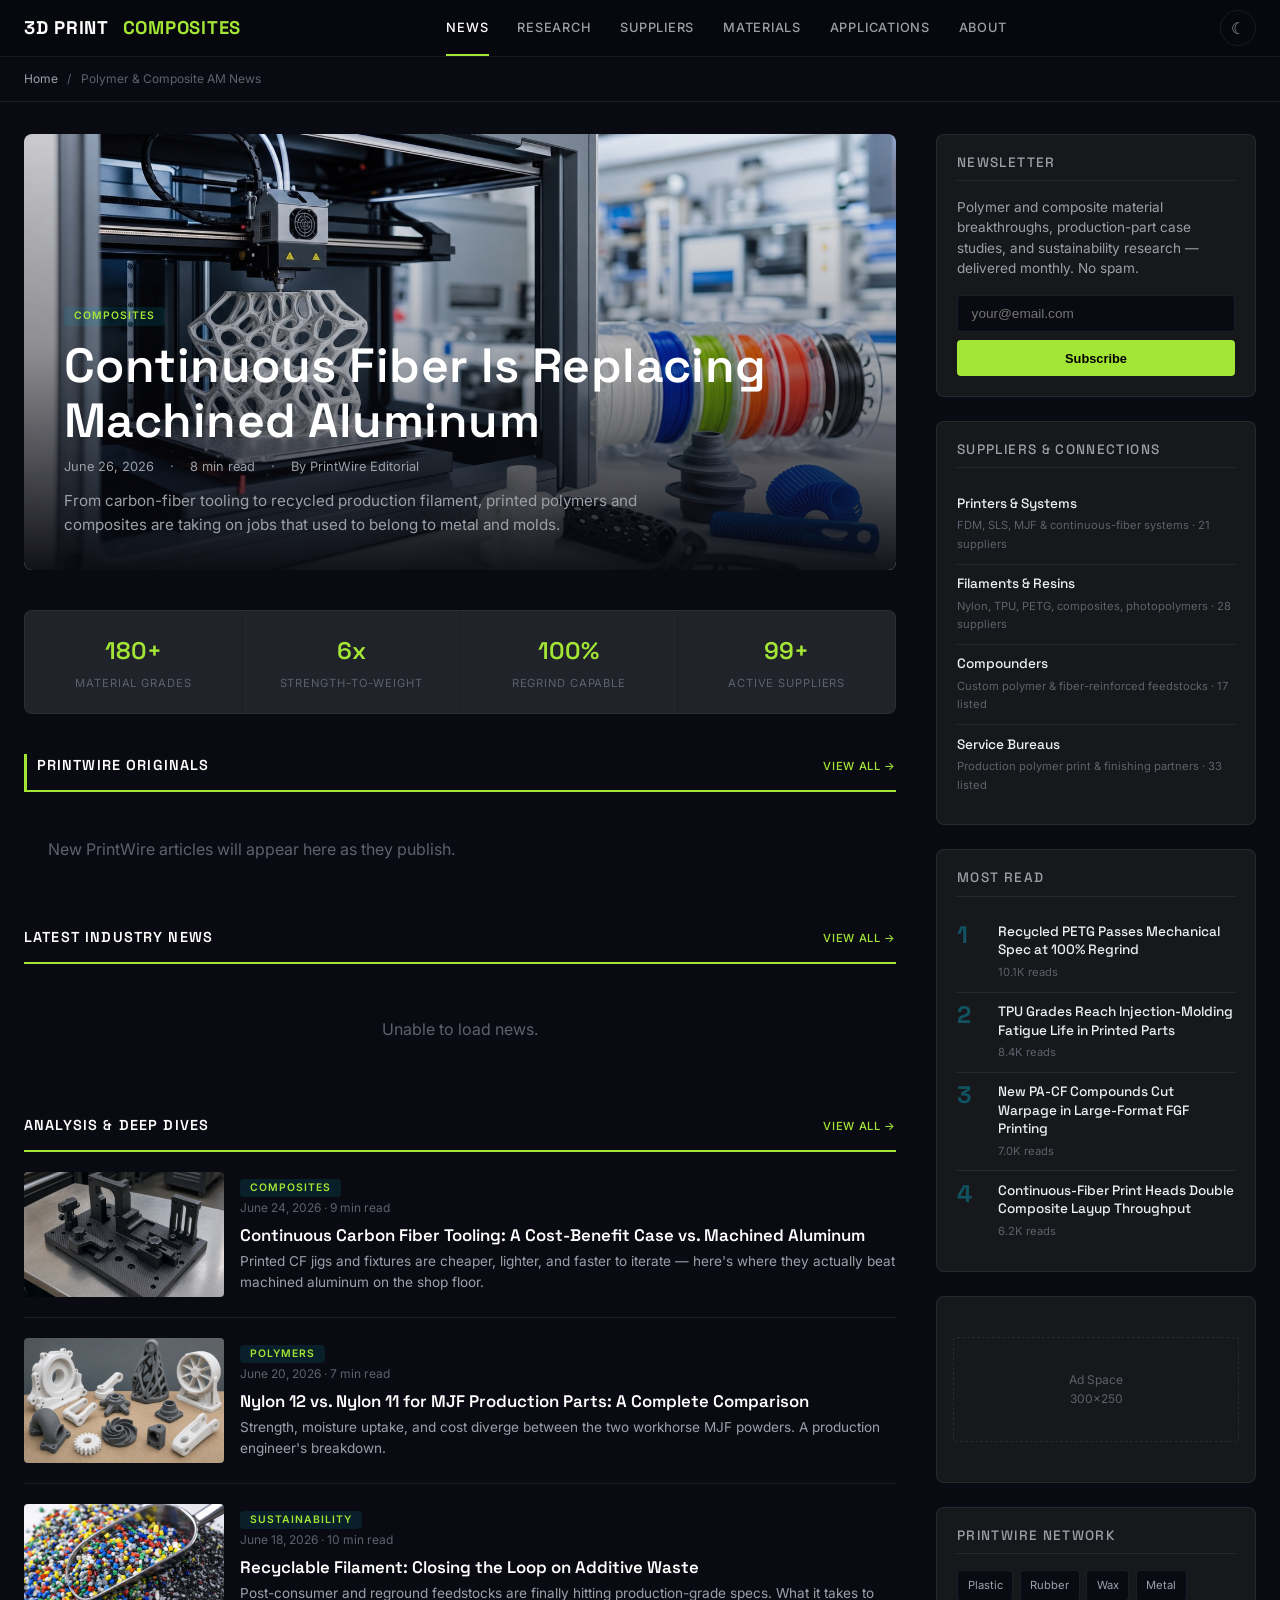
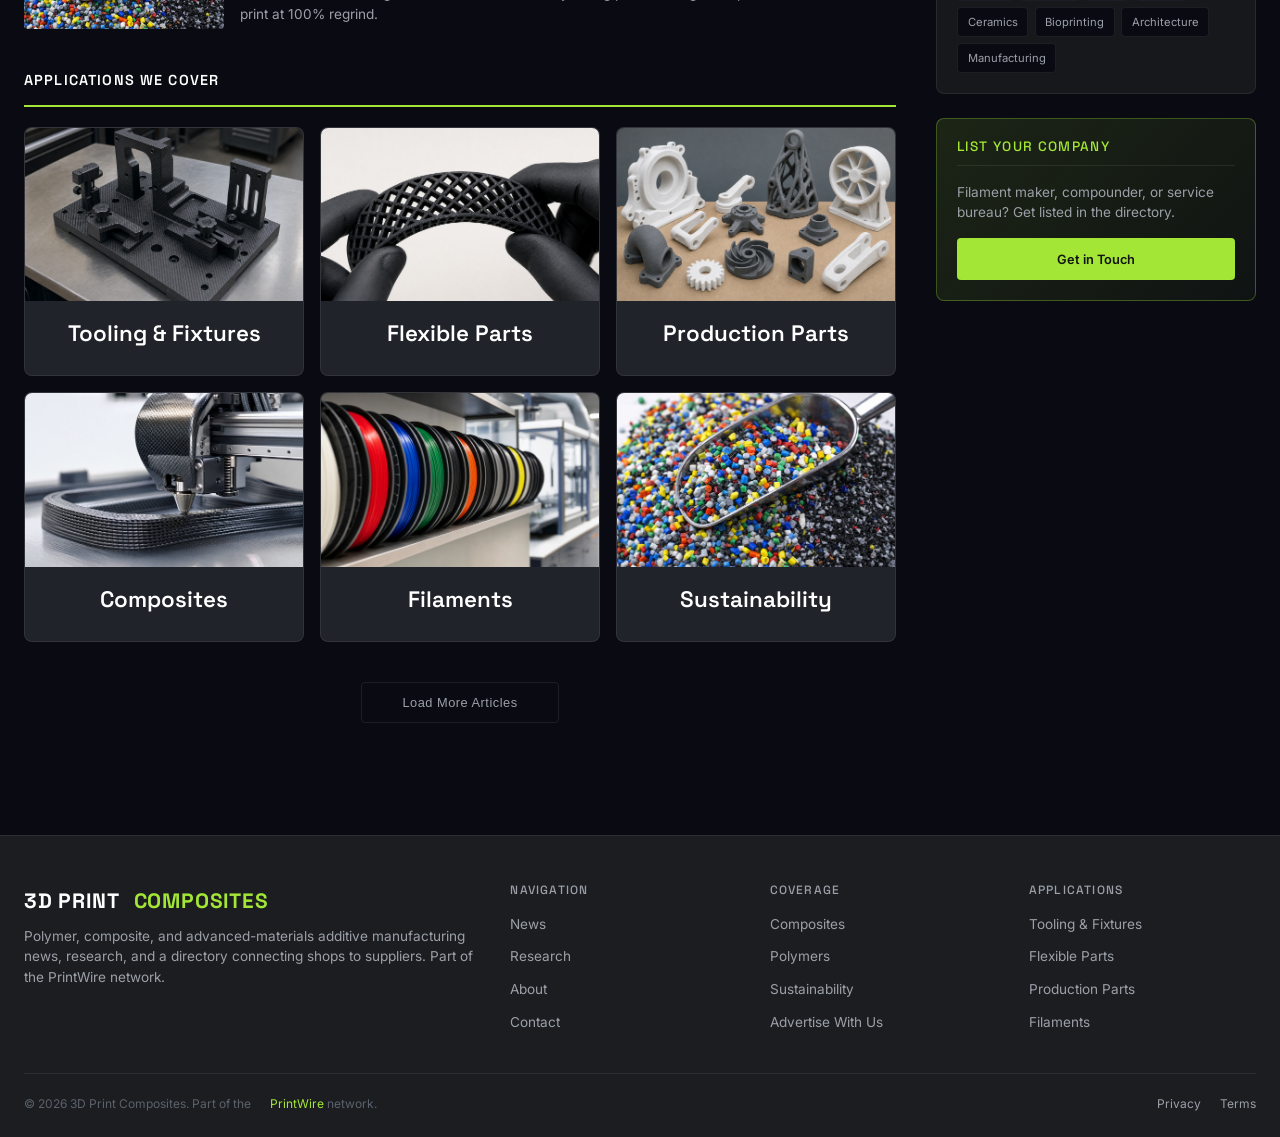
==== static/index.html @ 601d67b2 "Convert to Signal polymer/composites news template (dark default + light toggle, lime, Space Grotesk" ====
<!DOCTYPE html>
<html lang="en">
<head>
  <meta charset="UTF-8">
  <meta name="viewport" content="width=device-width, initial-scale=1.0">
  <meta name="description" content="3D Print Composites: polymer, composite, and advanced-materials additive manufacturing news, research, and a directory connecting shops to suppliers.">
  <title>3D Print Composites — Polymer &amp; Composite AM News &amp; Suppliers</title>
  <link rel="preconnect" href="https://fonts.googleapis.com">
  <link rel="preconnect" href="https://fonts.gstatic.com" crossorigin>
  <link href="https://fonts.googleapis.com/css2?family=Space+Grotesk:wght@500;600;700&family=Inter:wght@400;500;600&display=swap" rel="stylesheet">
  <link rel="stylesheet" href="css/editorial.css">
  <link rel="icon" type="image/svg+xml" href="/favicon.svg">
</head>
<body>

<!-- ── Header ─────────────────────────────────── -->
<header class="ed-header">
  <div class="ed-header-inner">
    <a href="index.html" class="ed-logo">
      3D&nbsp;PRINT&nbsp;<span class="ed-logo-accent">COMPOSITES</span>
    </a>
    <button class="ed-nav-toggle" aria-label="Menu" onclick="document.querySelector('.ed-nav').classList.toggle('open')">&#9776;</button>
    <nav class="ed-nav">
      <a href="index.html" class="active">News</a>
      <a href="/articles/">Research</a>
      <a href="#suppliers">Suppliers</a>
      <a href="#suppliers">Materials</a>
      <a href="#suppliers">Applications</a>
      <a href="about.html">About</a>
    </nav>
    <button class="ed-theme-toggle" id="themeToggle" aria-label="Toggle light/dark mode" title="Toggle light/dark mode">&#9790;</button>
  </div>
</header>

<!-- ── Breadcrumbs ────────────────────────────── -->
<div class="ed-breadcrumbs">
  <a href="index.html">Home</a> <span>/</span> Polymer &amp; Composite AM News
</div>

<!-- ── Main Layout ────────────────────────────── -->
<div class="ed-layout">
  <div class="ed-main">

    <!-- Featured Story -->
    <article class="ed-hero">
      <img src="images/01_hero_polymer.png" alt="Polymer 3D printing with filament and composite parts">
      <div class="ed-hero-overlay"></div>
      <div class="ed-hero-content">
        <span class="ed-badge">Composites</span>
        <h1><a href="#">Continuous Fiber Is Replacing Machined Aluminum</a></h1>
        <div class="ed-hero-meta">
          <span>June 26, 2026</span>
          <span>·</span>
          <span>8 min read</span>
          <span>·</span>
          <span>By PrintWire Editorial</span>
        </div>
        <p class="ed-hero-excerpt">From carbon-fiber tooling to recycled production filament, printed polymers and composites are taking on jobs that used to belong to metal and molds.</p>
      </div>
    </article>

    <!-- Stats Bar -->
    <div class="ed-stats">
      <div class="ed-stat">
        <div class="ed-stat-value">180+</div>
        <div class="ed-stat-label">Material Grades</div>
      </div>
      <div class="ed-stat">
        <div class="ed-stat-value">6x</div>
        <div class="ed-stat-label">Strength-to-Weight</div>
      </div>
      <div class="ed-stat">
        <div class="ed-stat-value">100%</div>
        <div class="ed-stat-label">Regrind Capable</div>
      </div>
      <div class="ed-stat">
        <div class="ed-stat-value">99+</div>
        <div class="ed-stat-label">Active Suppliers</div>
      </div>
    </div>

    <!-- PrintWire Originals — network-wide originals (featured) -->
    <div class="ed-section-label" style="border-left:3px solid var(--accent);padding-left:0.6rem;">
      PrintWire Originals
      <a href="/articles/">View All &rarr;</a>
    </div>
    <div class="ed-card-grid" id="pwOriginals">
      <div style="grid-column:1/-1;text-align:center;padding:2rem;color:var(--text-faint);">Loading PrintWire articles…</div>
    </div>

    <!-- Latest News — PrintWire + industry (RSS) -->
    <div class="ed-section-label">
      Latest Industry News
      <a href="#">View All &rarr;</a>
    </div>
    <div class="ed-card-grid" id="newsGrid">
      <div style="grid-column: 1/-1; text-align:center; padding:2rem; color:var(--text-faint);">Loading latest news…</div>
    </div>

    <!-- Analysis & Deep Dives -->
    <div class="ed-section-label">
      Analysis &amp; Deep Dives
      <a href="#">View All &rarr;</a>
    </div>
    <div class="ed-list">
      <article class="ed-list-item">
        <img src="images/02_cf_tooling.png" alt="Carbon fiber printed tooling">
        <div>
          <span class="ed-badge">Composites</span>
          <div class="ed-card-meta">June 24, 2026 · 9 min read</div>
          <h3><a href="#">Continuous Carbon Fiber Tooling: A Cost-Benefit Case vs. Machined Aluminum</a></h3>
          <p class="ed-card-excerpt">Printed CF jigs and fixtures are cheaper, lighter, and faster to iterate — here's where they actually beat machined aluminum on the shop floor.</p>
        </div>
      </article>
      <article class="ed-list-item">
        <img src="images/03_nylon_parts.png" alt="SLS nylon parts">
        <div>
          <span class="ed-badge">Polymers</span>
          <div class="ed-card-meta">June 20, 2026 · 7 min read</div>
          <h3><a href="#">Nylon 12 vs. Nylon 11 for MJF Production Parts: A Complete Comparison</a></h3>
          <p class="ed-card-excerpt">Strength, moisture uptake, and cost diverge between the two workhorse MJF powders. A production engineer's breakdown.</p>
        </div>
      </article>
      <article class="ed-list-item">
        <img src="images/07_recycled_pellets.png" alt="Recycled feedstock">
        <div>
          <span class="ed-badge">Sustainability</span>
          <div class="ed-card-meta">June 18, 2026 · 10 min read</div>
          <h3><a href="#">Recyclable Filament: Closing the Loop on Additive Waste</a></h3>
          <p class="ed-card-excerpt">Post-consumer and reground feedstocks are finally hitting production-grade specs. What it takes to print at 100% regrind.</p>
        </div>
      </article>
    </div>

    <!-- Applications -->
    <div class="ed-section-label">
      Applications We Cover
    </div>
    <div class="ed-card-grid" style="grid-template-columns: repeat(3, 1fr); gap: 1rem; margin-bottom: 2.5rem;">
      <a href="#" class="ed-card" style="text-align:center;">
        <img class="ed-card-img" src="images/02_cf_tooling.png" alt="Tooling & Fixtures">
        <div class="ed-card-body"><h3>Tooling &amp; Fixtures</h3></div>
      </a>
      <a href="#" class="ed-card" style="text-align:center;">
        <img class="ed-card-img" src="images/04_flexible_tpu.png" alt="Flexible Parts">
        <div class="ed-card-body"><h3>Flexible Parts</h3></div>
      </a>
      <a href="#" class="ed-card" style="text-align:center;">
        <img class="ed-card-img" src="images/03_nylon_parts.png" alt="Production Parts">
        <div class="ed-card-body"><h3>Production Parts</h3></div>
      </a>
      <a href="#" class="ed-card" style="text-align:center;">
        <img class="ed-card-img" src="images/06_composite_layup.png" alt="Composites">
        <div class="ed-card-body"><h3>Composites</h3></div>
      </a>
      <a href="#" class="ed-card" style="text-align:center;">
        <img class="ed-card-img" src="images/05_filament_spools.png" alt="Filaments">
        <div class="ed-card-body"><h3>Filaments</h3></div>
      </a>
      <a href="#" class="ed-card" style="text-align:center;">
        <img class="ed-card-img" src="images/07_recycled_pellets.png" alt="Sustainability">
        <div class="ed-card-body"><h3>Sustainability</h3></div>
      </a>
    </div>

    <!-- Load More -->
    <div class="ed-load-more">
      <button>Load More Articles</button>
    </div>

  </div>

  <!-- ── Sidebar ─────────────────────────────── -->
  <aside class="ed-sidebar">

    <!-- Newsletter -->
    <div class="ed-sidebar-block ed-newsletter">
      <h4>Newsletter</h4>
      <p>Polymer and composite material breakthroughs, production-part case studies, and sustainability research — delivered monthly. No spam.</p>
      <form action="https://api.web3forms.com/submit" method="POST" onsubmit="this.querySelector('button').textContent='Subscribed!';this.querySelector('button').disabled=true;">
        <input type="hidden" name="access_key" value="6f33053b-6d08-414b-9615-665f88c98da8">
        <input type="hidden" name="subject" value="Newsletter Signup — 3dprintcomposites.com">
        <input type="hidden" name="from_name" value="Newsletter Signup">
        <input type="email" name="email" placeholder="your@email.com" required>
        <button type="submit">Subscribe</button>
      </form>
    </div>

    <!-- Suppliers & Connections -->
    <div class="ed-sidebar-block" id="suppliers">
      <h4>Suppliers &amp; Connections</h4>
      <div class="ed-popular-item">
        <div>
          <h3><a href="#">Printers &amp; Systems</a></h3>
          <div class="ed-popular-meta">FDM, SLS, MJF &amp; continuous-fiber systems · 21 suppliers</div>
        </div>
      </div>
      <div class="ed-popular-item">
        <div>
          <h3><a href="#">Filaments &amp; Resins</a></h3>
          <div class="ed-popular-meta">Nylon, TPU, PETG, composites, photopolymers · 28 suppliers</div>
        </div>
      </div>
      <div class="ed-popular-item">
        <div>
          <h3><a href="#">Compounders</a></h3>
          <div class="ed-popular-meta">Custom polymer &amp; fiber-reinforced feedstocks · 17 listed</div>
        </div>
      </div>
      <div class="ed-popular-item">
        <div>
          <h3><a href="#">Service Bureaus</a></h3>
          <div class="ed-popular-meta">Production polymer print &amp; finishing partners · 33 listed</div>
        </div>
      </div>
    </div>

    <!-- Most Read -->
    <div class="ed-sidebar-block">
      <h4>Most Read</h4>
      <div class="ed-popular-item">
        <span class="ed-popular-num">1</span>
        <div>
          <h3><a href="#">Recycled PETG Passes Mechanical Spec at 100% Regrind</a></h3>
          <div class="ed-popular-meta">10.1K reads</div>
        </div>
      </div>
      <div class="ed-popular-item">
        <span class="ed-popular-num">2</span>
        <div>
          <h3><a href="#">TPU Grades Reach Injection-Molding Fatigue Life in Printed Parts</a></h3>
          <div class="ed-popular-meta">8.4K reads</div>
        </div>
      </div>
      <div class="ed-popular-item">
        <span class="ed-popular-num">3</span>
        <div>
          <h3><a href="#">New PA-CF Compounds Cut Warpage in Large-Format FGF Printing</a></h3>
          <div class="ed-popular-meta">7.0K reads</div>
        </div>
      </div>
      <div class="ed-popular-item">
        <span class="ed-popular-num">4</span>
        <div>
          <h3><a href="#">Continuous-Fiber Print Heads Double Composite Layup Throughput</a></h3>
          <div class="ed-popular-meta">6.2K reads</div>
        </div>
      </div>
    </div>

    <!-- Ad Placeholder -->
    <div class="ed-sidebar-block" style="text-align:center; color: var(--text-faint); font-size: 0.75rem; padding: 2.5rem 1rem;">
      <div style="border: 1px dashed var(--border); border-radius: 4px; padding: 2rem 1rem;">
        Ad Space<br>300×250
      </div>
    </div>

    <!-- Network Links -->
    <div class="ed-sidebar-block">
      <h4>PrintWire Network</h4>
      <div class="ed-network-links">
        <a href="https://3dprintplastic.com">Plastic</a>
        <a href="https://3dprintrubber.com">Rubber</a>
        <a href="https://3dprintwax.com">Wax</a>
        <a href="https://dmls3d.com">Metal</a>
        <a href="https://3dprintceramics.com">Ceramics</a>
        <a href="https://3dprinttissue.com">Bioprinting</a>
        <a href="https://3dprintarchitecture.com">Architecture</a>
        <a href="https://sendcutship.com">Manufacturing</a>
      </div>
    </div>

    <!-- Supplier CTA -->
    <div class="ed-sidebar-block" style="background: linear-gradient(135deg, rgba(163,230,53,0.12), rgba(163,230,53,0.04)); border-color: var(--border-accent);">
      <h4 style="color: var(--accent);">List Your Company</h4>
      <p style="font-size: 0.85rem; color: var(--text-dim); margin-bottom: 1rem; line-height: 1.5;">Filament maker, compounder, or service bureau? Get listed in the directory.</p>
      <a href="contact.html" style="display:block;text-align:center;padding:0.65rem;background:var(--accent);border-radius:4px;color:#12140f;font-weight:600;font-size:0.8rem;transition:background 0.25s;" onmouseover="this.style.background='var(--accent-dark)'" onmouseout="this.style.background='var(--accent)'">Get in Touch</a>
    </div>

  </aside>
</div>

<!-- ── Footer ─────────────────────────────────── -->
<footer class="ed-footer">
  <div class="ed-footer-inner">
    <div class="ed-footer-brand">
      <div class="ed-logo" style="font-size:1.3rem; margin-bottom: 0.5rem;">3D&nbsp;PRINT&nbsp;<span class="ed-logo-accent">COMPOSITES</span></div>
      <p>Polymer, composite, and advanced-materials additive manufacturing news, research, and a directory connecting shops to suppliers. Part of the PrintWire network.</p>
    </div>
    <div>
      <h4>Navigation</h4>
      <ul>
        <li><a href="index.html">News</a></li>
        <li><a href="/articles/">Research</a></li>
        <li><a href="about.html">About</a></li>
        <li><a href="contact.html">Contact</a></li>
      </ul>
    </div>
    <div>
      <h4>Coverage</h4>
      <ul>
        <li><a href="#">Composites</a></li>
        <li><a href="#">Polymers</a></li>
        <li><a href="#">Sustainability</a></li>
        <li><a href="advertise.html">Advertise With Us</a></li>
      </ul>
    </div>
    <div>
      <h4>Applications</h4>
      <ul>
        <li><a href="#">Tooling &amp; Fixtures</a></li>
        <li><a href="#">Flexible Parts</a></li>
        <li><a href="#">Production Parts</a></li>
        <li><a href="#">Filaments</a></li>
      </ul>
    </div>
  </div>
  <div class="ed-footer-bottom">
    <span>&copy; 2026 3D Print Composites. Part of the <a href="https://3dprint.space" style="color:var(--accent);">PrintWire</a> network.</span>
    <span>
      <a href="#">Privacy</a>
      <a href="#">Terms</a>
    </span>
  </div>
</footer>

<script>
// ── Mobile nav toggle ──
document.querySelector('.ed-nav-toggle')?.addEventListener('click', () => {
  document.querySelector('.ed-nav').classList.toggle('open');
});

// ── Theme toggle (light/dark) — dark default ──
(function() {
  const btn = document.getElementById('themeToggle');
  const root = document.documentElement;
  function setTheme(theme) {
    root.setAttribute('data-theme', theme);
    localStorage.setItem('ed-theme', theme);
    btn.innerHTML = theme === 'dark' ? '&#9790;' : '&#9728;';
    btn.title = theme === 'dark' ? 'Switch to light mode' : 'Switch to dark mode';
  }
  const saved = localStorage.getItem('ed-theme');
  setTheme(saved || 'dark');
  btn.addEventListener('click', () => {
    const current = root.getAttribute('data-theme') || 'dark';
    setTheme(current === 'dark' ? 'light' : 'dark');
  });
})();

// ── News Feed: network-wide PrintWire Originals + industry RSS ──
(function() {
  var grid = document.getElementById('newsGrid');
  var orig = document.getElementById('pwOriginals');

  var feeds = [
    { url: 'https://news.google.com/rss/search?q=composite+3D+printing+carbon+fiber&hl=en-US&gl=US&ceid=US:en', name: 'Google News' },
    { url: 'https://news.google.com/rss/search?q=polymer+3D+printing+nylon+TPU+filament&hl=en-US&gl=US&ceid=US:en', name: 'Google News' },
    { url: 'https://news.google.com/rss/search?q=recycled+filament+sustainable+additive+manufacturing&hl=en-US&gl=US&ceid=US:en', name: 'Google News' },
    { url: 'https://3dprintingindustry.com/feed/', name: '3DPI' }
  ];

  var api = 'https://api.rss2json.com/v1/api.json?rss_url=';
  var rss = [];
  var localArts = [];
  var loaded = 0;
  var total = feeds.length;
  var fallbackImgs = [
    'images/01_hero_polymer.png','images/02_cf_tooling.png','images/03_nylon_parts.png',
    'images/04_flexible_tpu.png','images/05_filament_spools.png','images/06_composite_layup.png',
    'images/07_recycled_pellets.png','images/08_extruder_macro.png'
  ];

  function stripHtml(html) {
    var d = document.createElement('div'); d.innerHTML = html;
    return d.textContent || '';
  }
  function esc(s) {
    var d = document.createElement('div'); d.appendChild(document.createTextNode(s));
    return d.innerHTML;
  }
  function card(a, i) {
    var img = a.img || fallbackImgs[i % fallbackImgs.length];
    var fb = fallbackImgs[(i+1) % fallbackImgs.length];
    var open = a.local
      ? 'onclick="location.href=\'' + esc(a.link) + '\'"'
      : 'onclick="window.open(\'' + esc(a.link) + '\',\'_blank\',\'noopener\')"';
    var linkAttrs = a.local ? 'href="' + esc(a.link) + '"'
      : 'href="' + esc(a.link) + '" target="_blank" rel="noopener"';
    var badge = a.local
      ? '<span class="ed-badge" style="background:var(--accent);color:#12140f;">' + esc(a.source) + '</span>'
      : '<span class="ed-badge">' + esc(a.source) + '</span>';
    return '<article class="ed-card" style="cursor:pointer" ' + open + '>' +
      '<img class="ed-card-img" src="' + esc(img) + '" alt="" loading="lazy" onerror="this.onerror=null;this.src=\'' + fb + '\'">' +
      '<div class="ed-card-body">' + badge +
        '<div class="ed-card-meta">' + esc(a.dateStr || '') + '</div>' +
        '<h3><a ' + linkAttrs + ' onclick="event.stopPropagation()">' + esc(a.title) + '</a></h3>' +
        '<p class="ed-card-excerpt">' + esc(a.desc) + '</p>' +
      '</div></article>';
  }

  var localReady = fetch('network.json', { cache: 'no-store' })
    .then(function(r){ return r.ok ? r.json() : []; })
    .then(function(items){
      (items || []).forEach(function(it, i){
        localArts.push({ title: it.title, link: it.url, desc: it.summary || '',
          date: it.iso, dateStr: it.date, source: (it.origin || 'PrintWire'), local: true,
          img: it.img || fallbackImgs[i % fallbackImgs.length] });
      });
      if (orig) {
        orig.innerHTML = localArts.length
          ? localArts.slice(0, 6).map(card).join('')
          : '<div style="grid-column:1/-1;padding:1.5rem;color:var(--text-faint);">New PrintWire articles will appear here as they publish.</div>';
      }
    })
    .catch(function(){ if (orig) orig.innerHTML = ''; });

  var timeout = setTimeout(finish, 8000);
  feeds.forEach(function(feed) {
    fetch(api + encodeURIComponent(feed.url))
      .then(function(r){ return r.json(); })
      .then(function(data){
        if (data.status === 'ok' && data.items) {
          data.items.forEach(function(item){
            rss.push({ title: item.title, link: item.link,
              desc: stripHtml(item.description).substring(0,140) + '…',
              date: item.pubDate, source: feed.name, local: false,
              img: item.thumbnail || (item.enclosure && item.enclosure.link) || '' });
          });
        }
      })
      .catch(function(){})
      .then(function(){ loaded++; if (loaded === total) { clearTimeout(timeout); finish(); } });
  });

  var done = false;
  function finish(){ if (done) return; done = true; localReady.then(render); }
  function render(){
    if (!grid) return;
    var merged = localArts.concat(rss);
    merged.forEach(function(a){ if (!a.dateStr && a.date) a.dateStr = new Date(a.date).toLocaleDateString('en-US',{year:'numeric',month:'short',day:'numeric'}); });
    merged.sort(function(a,b){ return new Date(b.date) - new Date(a.date); });
    var top = merged.slice(0, 8);
    grid.innerHTML = top.length
      ? top.map(card).join('')
      : '<div style="grid-column:1/-1;text-align:center;padding:2rem;color:var(--text-faint);">Unable to load news.</div>';
  }
})();
</script>
</body>
</html>
---- static/css/editorial.css ----
/* ============================================
   3dprintmetal.com — Editorial Layout
   Inspired by 3dnatives.com, modernized
   ============================================ */

/* ── Shared Tokens ───────────────────────────── */
:root {
  --accent: #00a8cc;
  --accent-dark: #008fad;
  --accent-dim: rgba(0,168,204,0.12);
  --red: #e53e3e;
  --radius: 8px;
  --radius-sm: 4px;
  --font-display: 'Oswald', sans-serif;
  --font-body: 'Inter', sans-serif;
  --transition: 0.25s cubic-bezier(0.4,0,0.2,1);
}

/* ── Dark Mode (default) ─────────────────────── */
:root, [data-theme="dark"] {
  --bg: #08090f;
  --bg-surface: #0e1019;
  --bg-card: #141620;
  --bg-card-hover: #1a1d2e;
  --bg-sidebar: #0f1118;
  --text: #e2e4e8;
  --text-dim: #8a8f9d;
  --text-faint: #555a68;
  --heading: #ffffff;
  --border: rgba(255,255,255,0.06);
  --border-accent: rgba(0,168,204,0.2);
  --shadow: 0 1px 3px rgba(0,0,0,0.4);
  --shadow-hover: 0 8px 24px rgba(0,0,0,0.5);
  --header-bg: rgba(8,9,15,0.92);
  --badge-bg: rgba(0,168,204,0.12);
  --input-bg: #0a0b12;
}

/* ── Light Mode ──────────────────────────────── */
[data-theme="light"] {
  --accent: #0077a8;
  --accent-dark: #005f85;
  --accent-dim: rgba(0,119,168,0.08);
  --bg: #f5f6f8;
  --bg-surface: #ffffff;
  --bg-card: #ffffff;
  --bg-card-hover: #f0f1f3;
  --bg-sidebar: #fafbfc;
  --text: #2d3748;
  --text-dim: #5a6577;
  --text-faint: #8e96a4;
  --heading: #1a202c;
  --border: rgba(0,0,0,0.08);
  --border-accent: rgba(0,119,168,0.2);
  --shadow: 0 1px 3px rgba(0,0,0,0.06);
  --shadow-hover: 0 8px 24px rgba(0,0,0,0.1);
  --header-bg: rgba(255,255,255,0.95);
  --badge-bg: rgba(0,119,168,0.08);
  --input-bg: #f0f1f3;
}

/* System preference when no manual choice */
@media (prefers-color-scheme: light) {
  :root:not([data-theme]) {
    --accent: #0077a8;
    --accent-dark: #005f85;
    --accent-dim: rgba(0,119,168,0.08);
    --bg: #f5f6f8;
    --bg-surface: #ffffff;
    --bg-card: #ffffff;
    --bg-card-hover: #f0f1f3;
    --bg-sidebar: #fafbfc;
    --text: #2d3748;
    --text-dim: #5a6577;
    --text-faint: #8e96a4;
    --heading: #1a202c;
    --border: rgba(0,0,0,0.08);
    --border-accent: rgba(0,119,168,0.2);
    --shadow: 0 1px 3px rgba(0,0,0,0.06);
    --shadow-hover: 0 8px 24px rgba(0,0,0,0.1);
    --header-bg: rgba(255,255,255,0.95);
    --badge-bg: rgba(0,119,168,0.08);
    --input-bg: #f0f1f3;
  }
}

/* ── Reset ───────────────────────────────────── */
*,*::before,*::after { margin:0;padding:0;box-sizing:border-box; }
html { scroll-behavior:smooth; font-size:16px; }
body {
  font-family: var(--font-body);
  color: var(--text);
  background: var(--input-bg);
  line-height: 1.65;
  -webkit-font-smoothing: antialiased;
  overflow-x: hidden;
}
a { color: inherit; text-decoration: none; }
img { max-width: 100%; display: block; }

/* ── Typography ──────────────────────────────── */
h1,h2,h3,h4 { font-family: var(--font-display); font-weight: 600; line-height: 1.15; color: var(--heading); }
h1 { font-size: clamp(2rem, 5vw, 3rem); letter-spacing: 0.01em; }
h2 { font-size: clamp(1.5rem, 3.5vw, 2.2rem); }
h3 { font-size: clamp(1.1rem, 2vw, 1.4rem); }
h4 { font-size: 0.85rem; text-transform: uppercase; letter-spacing: 0.1em; color: var(--text-dim); font-weight: 500; }

/* ── Header ──────────────────────────────────── */
.ed-header {
  position: sticky; top: 0; z-index: 100;
  background: var(--header-bg);
  backdrop-filter: blur(16px);
  border-bottom: 1px solid var(--border);
}
.ed-header-inner {
  max-width: 1280px;
  margin: 0 auto;
  display: flex;
  align-items: center;
  justify-content: space-between;
  padding: 0 1.5rem;
  height: 56px;
}
.ed-logo {
  font-family: var(--font-display);
  font-size: 1.15rem;
  font-weight: 700;
  color: var(--heading);
  letter-spacing: 0.04em;
  display: flex; align-items: center; gap: 0.5rem;
}
.ed-logo-accent { color: var(--accent); }
.ed-nav { display: flex; gap: 0; align-items: center; }
.ed-nav a {
  padding: 0 0.9rem;
  font-size: 0.8rem;
  font-weight: 500;
  color: var(--text-dim);
  text-transform: uppercase;
  letter-spacing: 0.06em;
  transition: color var(--transition);
  line-height: 56px;
  position: relative;
}
.ed-nav a:hover, .ed-nav a.active { color: var(--heading); }
.ed-nav a.active::after {
  content: ''; position: absolute; bottom: 0; left: 0.9rem; right: 0.9rem;
  height: 2px; background: var(--accent);
}
.ed-nav-toggle {
  display: none; background: none; border: none; color: var(--text);
  font-size: 1.5rem; cursor: pointer; padding: 0.5rem;
}

/* Theme toggle */
.ed-theme-toggle {
  background: none; border: 1px solid var(--border);
  color: var(--text-dim); cursor: pointer;
  width: 36px; height: 36px;
  border-radius: 50%;
  display: flex; align-items: center; justify-content: center;
  font-size: 1rem;
  transition: all var(--transition);
  margin-left: 0.5rem;
  flex-shrink: 0;
}
.ed-theme-toggle:hover { border-color: var(--accent); color: var(--accent); }

/* ── Breadcrumbs ─────────────────────────────── */
.ed-breadcrumbs {
  max-width: 1280px; margin: 0 auto;
  padding: 0.75rem 1.5rem;
  font-size: 0.75rem;
  color: var(--text-faint);
  border-bottom: 1px solid var(--border);
}
.ed-breadcrumbs a { color: var(--text-dim); transition: color var(--transition); }
.ed-breadcrumbs a:hover { color: var(--accent); }
.ed-breadcrumbs span { margin: 0 0.4rem; }

/* ── Layout ──────────────────────────────────── */
.ed-layout {
  max-width: 1280px;
  margin: 0 auto;
  display: grid;
  grid-template-columns: 1fr 320px;
  gap: 2.5rem;
  padding: 2rem 1.5rem;
  align-items: start;
}
.ed-main { min-width: 0; }
.ed-sidebar { position: sticky; top: 72px; }

/* ── Hero / Featured Story ───────────────────── */
.ed-hero {
  margin-bottom: 2.5rem;
  position: relative;
  border-radius: var(--radius);
  overflow: hidden;
  background: var(--bg-card);
}
.ed-hero img {
  width: 100%;
  aspect-ratio: 16/8;
  object-fit: cover;
  display: block;
}
.ed-hero-overlay {
  position: absolute; inset: 0;
  background: linear-gradient(0deg, rgba(8,9,15,0.95) 0%, rgba(8,9,15,0.3) 50%, transparent 100%);
}
[data-theme="light"] .ed-hero-overlay {
  background: linear-gradient(0deg, rgba(245,246,248,0.97) 0%, rgba(245,246,248,0.4) 50%, transparent 100%);
}
.ed-hero-content {
  position: absolute;
  bottom: 0; left: 0; right: 0;
  padding: 2rem 2.5rem;
}
.ed-hero .ed-badge { margin-bottom: 0.75rem; }
.ed-hero h1 { margin-bottom: 0.5rem; }
.ed-hero h1 a { color: var(--heading); transition: color var(--transition); }
.ed-hero h1 a:hover { color: var(--accent); }
.ed-hero-meta {
  font-size: 0.8rem;
  color: var(--text-dim);
  display: flex; gap: 1rem; align-items: center;
}
.ed-hero-excerpt {
  margin-top: 0.75rem;
  font-size: 0.95rem;
  color: var(--text-dim);
  line-height: 1.6;
  max-width: 600px;
}

/* ── Badge / Tag ─────────────────────────────── */
.ed-badge {
  display: inline-block;
  font-size: 0.65rem;
  font-weight: 600;
  text-transform: uppercase;
  letter-spacing: 0.1em;
  padding: 0.25rem 0.6rem;
  border-radius: var(--radius-sm);
  background: var(--badge-bg);
  color: var(--accent);
  line-height: 1;
}
.ed-badge.red { background: rgba(255,68,68,0.12); color: var(--red); }

/* ── Section Label ───────────────────────────── */
.ed-section-label {
  font-family: var(--font-display);
  font-size: 0.9rem;
  font-weight: 600;
  text-transform: uppercase;
  letter-spacing: 0.08em;
  color: var(--heading);
  margin-bottom: 1.25rem;
  padding-bottom: 0.75rem;
  border-bottom: 2px solid var(--accent);
  display: flex;
  align-items: center;
  justify-content: space-between;
}
.ed-section-label a {
  font-family: var(--font-body);
  font-size: 0.7rem;
  font-weight: 500;
  color: var(--accent);
  text-transform: uppercase;
  letter-spacing: 0.06em;
}

/* ── Article Cards ───────────────────────────── */
.ed-card-grid {
  display: grid;
  grid-template-columns: repeat(2, 1fr);
  gap: 1.5rem;
  margin-bottom: 2.5rem;
}
.ed-card {
  background: var(--bg-card);
  border-radius: var(--radius);
  overflow: hidden;
  border: 1px solid var(--border);
  transition: transform var(--transition), box-shadow var(--transition), border-color var(--transition);
}
.ed-card:hover {
  transform: translateY(-2px);
  box-shadow: var(--shadow-hover);
  border-color: var(--border-accent);
}
.ed-card-img {
  aspect-ratio: 16/10;
  object-fit: cover;
  width: 100%;
}
.ed-card-body { padding: 1.25rem; }
.ed-card-body .ed-badge { margin-bottom: 0.65rem; }
.ed-card-body h3 { margin-bottom: 0.5rem; }
.ed-card-body h3 a { color: var(--heading); transition: color var(--transition); }
.ed-card-body h3 a:hover { color: var(--accent); }
.ed-card-meta {
  font-size: 0.75rem;
  color: var(--text-faint);
  margin-bottom: 0.5rem;
}
.ed-card-excerpt {
  font-size: 0.85rem;
  color: var(--text-dim);
  line-height: 1.55;
  display: -webkit-box;
  -webkit-line-clamp: 3;
  -webkit-box-orient: vertical;
  overflow: hidden;
}

/* ── Article List (compact) ──────────────────── */
.ed-list { display: flex; flex-direction: column; gap: 1.25rem; margin-bottom: 2.5rem; }
.ed-list-item {
  display: grid;
  grid-template-columns: 200px 1fr;
  gap: 1rem;
  padding-bottom: 1.25rem;
  border-bottom: 1px solid var(--border);
  align-items: start;
}
.ed-list-item:last-child { border-bottom: none; padding-bottom: 0; }
.ed-list-item img {
  aspect-ratio: 16/10;
  object-fit: cover;
  border-radius: var(--radius-sm);
  width: 100%;
}
.ed-list-item h3 { font-size: 1.05rem; margin-bottom: 0.35rem; }
.ed-list-item h3 a { color: var(--heading); transition: color var(--transition); }
.ed-list-item h3 a:hover { color: var(--accent); }

/* ── Sidebar ─────────────────────────────────── */
.ed-sidebar-block {
  background: var(--bg-sidebar);
  border: 1px solid var(--border);
  border-radius: var(--radius);
  padding: 1.25rem;
  margin-bottom: 1.5rem;
}
.ed-sidebar-block h4 {
  margin-bottom: 1rem;
  padding-bottom: 0.6rem;
  border-bottom: 1px solid var(--border);
}

/* Newsletter widget */
.ed-newsletter p { font-size: 0.85rem; color: var(--text-dim); margin-bottom: 1rem; line-height: 1.5; }
.ed-newsletter input[type="email"] {
  width: 100%;
  padding: 0.65rem 0.85rem;
  background: var(--input-bg);
  border: 1px solid var(--border);
  border-radius: var(--radius-sm);
  color: var(--text);
  font-size: 0.85rem;
  margin-bottom: 0.5rem;
  transition: border-color var(--transition);
}
.ed-newsletter input[type="email"]:focus { outline: none; border-color: var(--accent); }
.ed-newsletter button {
  width: 100%;
  padding: 0.65rem;
  background: var(--accent);
  border: none;
  border-radius: var(--radius-sm);
  color: #000;
  font-weight: 600;
  font-size: 0.8rem;
  cursor: pointer;
  transition: background var(--transition);
}
.ed-newsletter button:hover { background: var(--accent-dark); }

/* Popular posts widget */
.ed-popular-item {
  display: flex;
  gap: 0.75rem;
  padding: 0.65rem 0;
  border-bottom: 1px solid var(--border);
  align-items: start;
}
.ed-popular-item:last-child { border-bottom: none; }
.ed-popular-num {
  font-family: var(--font-display);
  font-size: 1.5rem;
  font-weight: 700;
  color: var(--accent-dim);
  line-height: 1;
  min-width: 1.8rem;
  color: rgba(0,217,255,0.3);
}
.ed-popular-item h3 { font-size: 0.85rem; font-weight: 500; line-height: 1.35; }
.ed-popular-item h3 a { color: var(--text); }
.ed-popular-item h3 a:hover { color: var(--accent); }
.ed-popular-meta { font-size: 0.7rem; color: var(--text-faint); margin-top: 0.2rem; }

/* Network links widget */
.ed-network-links { display: flex; flex-wrap: wrap; gap: 0.4rem; }
.ed-network-links a {
  font-size: 0.7rem;
  padding: 0.3rem 0.6rem;
  background: var(--input-bg);
  border: 1px solid var(--border);
  border-radius: var(--radius-sm);
  color: var(--text-dim);
  transition: all var(--transition);
}
.ed-network-links a:hover { border-color: var(--accent); color: var(--accent); }

/* ── Load More ───────────────────────────────── */
.ed-load-more {
  text-align: center;
  margin: 2rem 0;
}
.ed-load-more button {
  padding: 0.75rem 2.5rem;
  background: transparent;
  border: 1px solid var(--border);
  border-radius: var(--radius-sm);
  color: var(--text-dim);
  font-size: 0.8rem;
  font-weight: 500;
  cursor: pointer;
  letter-spacing: 0.04em;
  transition: all var(--transition);
}
.ed-load-more button:hover {
  border-color: var(--accent);
  color: var(--accent);
}

/* ── Stats Bar ───────────────────────────────── */
.ed-stats {
  display: grid;
  grid-template-columns: repeat(4, 1fr);
  gap: 1px;
  background: var(--border);
  border: 1px solid var(--border);
  border-radius: var(--radius);
  overflow: hidden;
  margin-bottom: 2.5rem;
}
.ed-stat {
  background: var(--bg-card);
  padding: 1.25rem;
  text-align: center;
}
.ed-stat-value {
  font-family: var(--font-display);
  font-size: 1.5rem;
  font-weight: 600;
  color: var(--accent);
}
.ed-stat-label {
  font-size: 0.7rem;
  text-transform: uppercase;
  letter-spacing: 0.08em;
  color: var(--text-faint);
  margin-top: 0.25rem;
}

/* ── Page Hero (inner pages) ─────────────────── */
.ed-page-hero {
  position: relative;
  border-radius: var(--radius);
  overflow: hidden;
  margin-bottom: 2.5rem;
  background: var(--bg-card);
}
.ed-page-hero img {
  width: 100%; aspect-ratio: 16/6; object-fit: cover;
}
.ed-page-hero-overlay {
  position: absolute; inset: 0;
  background: linear-gradient(0deg, rgba(8,9,15,0.9) 0%, rgba(8,9,15,0.4) 60%, transparent 100%);
}
[data-theme="light"] .ed-page-hero-overlay {
  background: linear-gradient(0deg, rgba(245,246,248,0.95) 0%, rgba(245,246,248,0.5) 60%, transparent 100%);
}
.ed-page-hero-content {
  position: absolute; bottom: 0; left: 0; right: 0;
  padding: 2rem 2.5rem;
}
.ed-page-hero h1 { margin-bottom: 0.5rem; }
.ed-page-hero p { color: var(--text-dim); font-size: 1rem; max-width: 600px; }

/* ── Content Sections ────────────────────────── */
.ed-content { max-width: 1280px; margin: 0 auto; padding: 0 1.5rem; }
.ed-content-narrow { max-width: 860px; margin: 0 auto; padding: 0 1.5rem; }
.ed-section { margin-bottom: 3rem; }
.ed-section p { color: var(--text-dim); line-height: 1.75; margin-bottom: 1rem; font-size: 0.95rem; }
.ed-section p:last-child { margin-bottom: 0; }

/* Two-column content block */
.ed-two-col {
  display: grid;
  grid-template-columns: 1fr 1fr;
  gap: 2.5rem;
  align-items: start;
  margin-bottom: 2.5rem;
}
.ed-two-col img { border-radius: var(--radius); width: 100%; }

/* Content cards (mission, values, etc.) */
.ed-content-card {
  background: var(--bg-card);
  border: 1px solid var(--border);
  border-radius: var(--radius);
  padding: 1.75rem;
  transition: border-color var(--transition);
}
.ed-content-card:hover { border-color: var(--border-accent); }
.ed-content-card h3 { margin-bottom: 0.75rem; font-size: 1.15rem; }
.ed-content-card p { margin-bottom: 0; }
.ed-content-card .ed-icon {
  font-size: 1.5rem; margin-bottom: 0.75rem; display: block;
}
.ed-grid-2 { display: grid; grid-template-columns: 1fr 1fr; gap: 1.5rem; margin-bottom: 2.5rem; }
.ed-grid-3 { display: grid; grid-template-columns: repeat(3, 1fr); gap: 1.5rem; margin-bottom: 2.5rem; }
.ed-grid-4 { display: grid; grid-template-columns: repeat(4, 1fr); gap: 1.25rem; margin-bottom: 2.5rem; }

/* Service detail cards */
.ed-service-detail {
  display: grid;
  grid-template-columns: 280px 1fr;
  gap: 1.5rem;
  background: var(--bg-card);
  border: 1px solid var(--border);
  border-radius: var(--radius);
  overflow: hidden;
  margin-bottom: 1.25rem;
  transition: border-color var(--transition);
}
.ed-service-detail:hover { border-color: var(--border-accent); }
.ed-service-detail img { width: 100%; height: 100%; object-fit: cover; }
.ed-service-detail-body { padding: 1.5rem 1.5rem 1.5rem 0; }
.ed-service-detail-body h3 { margin-bottom: 0.5rem; }

/* Timeline */
.ed-timeline { position: relative; padding-left: 2.5rem; margin-bottom: 2.5rem; }
.ed-timeline::before {
  content: ''; position: absolute; left: 0.75rem; top: 0; bottom: 0;
  width: 2px; background: var(--border);
}
.ed-timeline-step {
  position: relative; margin-bottom: 2rem; padding-bottom: 0;
}
.ed-timeline-step:last-child { margin-bottom: 0; }
.ed-timeline-num {
  position: absolute; left: -2.5rem; top: 0;
  width: 1.5rem; height: 1.5rem;
  background: var(--accent);
  color: #000;
  border-radius: 50%;
  font-size: 0.7rem;
  font-weight: 700;
  display: flex; align-items: center; justify-content: center;
}
.ed-timeline-step h3 { font-size: 1.05rem; margin-bottom: 0.35rem; }

/* Forms */
.ed-form { max-width: 100%; }
.ed-form-group { margin-bottom: 1rem; }
.ed-form-group label {
  display: block; font-size: 0.8rem; font-weight: 500;
  color: var(--text-dim); margin-bottom: 0.35rem;
}
.ed-form-group .required { color: var(--red); }
.ed-form-group input, .ed-form-group textarea, .ed-form-group select {
  width: 100%;
  padding: 0.7rem 0.9rem;
  background: var(--input-bg);
  border: 1px solid var(--border);
  border-radius: var(--radius-sm);
  color: var(--text);
  font-family: var(--font-body);
  font-size: 0.9rem;
  transition: border-color var(--transition);
}
.ed-form-group input:focus, .ed-form-group textarea:focus, .ed-form-group select:focus {
  outline: none; border-color: var(--accent);
}
.ed-form-group textarea { resize: vertical; }
.ed-form-submit {
  padding: 0.75rem 2rem;
  background: var(--accent);
  border: none;
  border-radius: var(--radius-sm);
  color: #000;
  font-weight: 600;
  font-size: 0.9rem;
  cursor: pointer;
  transition: background var(--transition);
}
.ed-form-submit:hover { background: var(--accent-dark); }

/* CTA Banner */
.ed-cta-banner {
  background: var(--bg-card);
  border: 1px solid var(--border-accent);
  border-radius: var(--radius);
  padding: 2.5rem;
  text-align: center;
  margin-bottom: 2.5rem;
}
.ed-cta-banner h2 { margin-bottom: 0.5rem; }
.ed-cta-banner p { color: var(--text-dim); margin-bottom: 1.25rem; max-width: 500px; margin-left: auto; margin-right: auto; }
.ed-cta-banner a {
  display: inline-block;
  padding: 0.75rem 2rem;
  background: var(--accent);
  color: #000;
  font-weight: 600;
  border-radius: var(--radius-sm);
  transition: background var(--transition);
}
.ed-cta-banner a:hover { background: var(--accent-dark); }

/* Package cards (advertise) */
.ed-package {
  background: var(--bg-card);
  border: 1px solid var(--border);
  border-radius: var(--radius);
  padding: 1.75rem;
  transition: border-color var(--transition);
}
.ed-package:hover { border-color: var(--border-accent); }
.ed-package h3 { margin-bottom: 0.5rem; }
.ed-package .ed-price {
  font-family: var(--font-display);
  font-size: 1.8rem; font-weight: 600;
  color: var(--accent); margin-bottom: 1rem;
}
.ed-package .ed-price span { font-size: 0.9rem; color: var(--text-faint); }
.ed-package ul {
  list-style: none; padding: 0;
}
.ed-package li {
  font-size: 0.85rem; color: var(--text-dim);
  padding: 0.4rem 0;
  border-bottom: 1px solid var(--border);
  padding-left: 1.2rem;
  position: relative;
}
.ed-package li:last-child { border-bottom: none; }
.ed-package li::before {
  content: '\2713'; position: absolute; left: 0;
  color: var(--accent); font-size: 0.75rem;
}

/* Contact info cards */
.ed-info-card {
  display: flex; gap: 1rem; align-items: start;
  padding: 1rem;
  background: var(--bg-card);
  border: 1px solid var(--border);
  border-radius: var(--radius);
}
.ed-info-card .ed-icon { font-size: 1.5rem; flex-shrink: 0; }
.ed-info-card h4 { font-size: 0.8rem; margin-bottom: 0.25rem; }
.ed-info-card p { font-size: 0.85rem; color: var(--text-dim); margin: 0; }

/* Materials list */
.ed-materials-list { list-style: none; padding: 0; }
.ed-materials-list li {
  padding: 0.5rem 0;
  border-bottom: 1px solid var(--border);
  font-size: 0.9rem;
  color: var(--text-dim);
  padding-left: 1.2rem;
  position: relative;
}
.ed-materials-list li::before {
  content: ''; position: absolute; left: 0; top: 50%;
  width: 6px; height: 6px; border-radius: 50%;
  background: var(--accent); transform: translateY(-50%);
}

@media (max-width: 768px) {
  .ed-two-col { grid-template-columns: 1fr; }
  .ed-grid-2, .ed-grid-3, .ed-grid-4 { grid-template-columns: 1fr; }
  .ed-service-detail { grid-template-columns: 1fr; }
  .ed-service-detail img { aspect-ratio: 16/9; }
  .ed-service-detail-body { padding: 1.25rem; }
  .ed-page-hero-content { padding: 1.5rem; }
}

/* ── Footer ──────────────────────────────────── */
.ed-footer {
  background: var(--bg-surface);
  border-top: 1px solid var(--border);
  padding: 3rem 1.5rem 1.5rem;
  margin-top: 3rem;
}
.ed-footer-inner {
  max-width: 1280px;
  margin: 0 auto;
  display: grid;
  grid-template-columns: 2fr 1fr 1fr 1fr;
  gap: 2rem;
}
.ed-footer-brand p { font-size: 0.85rem; color: var(--text-dim); margin-top: 0.5rem; line-height: 1.5; }
.ed-footer h4 { font-size: 0.75rem; margin-bottom: 0.75rem; }
.ed-footer ul { list-style: none; }
.ed-footer li { margin-bottom: 0.4rem; }
.ed-footer li a { font-size: 0.85rem; color: var(--text-dim); transition: color var(--transition); }
.ed-footer li a:hover { color: var(--accent); }
.ed-footer-bottom {
  max-width: 1280px;
  margin: 2rem auto 0;
  padding-top: 1.25rem;
  border-top: 1px solid var(--border);
  font-size: 0.75rem;
  color: var(--text-faint);
  display: flex;
  justify-content: space-between;
  align-items: center;
}
.ed-footer-bottom a { color: var(--text-dim); margin-left: 1rem; }
.ed-footer-bottom a:hover { color: var(--accent); }

/* ── Responsive ──────────────────────────────── */
@media (max-width: 1024px) {
  .ed-layout { grid-template-columns: 1fr; }
  .ed-sidebar { position: static; }
}
@media (max-width: 768px) {
  .ed-card-grid { grid-template-columns: 1fr; }
  .ed-list-item { grid-template-columns: 140px 1fr; }
  .ed-hero-content { padding: 1.5rem; }
  .ed-hero h1 { font-size: 1.5rem; }
  .ed-footer-inner { grid-template-columns: 1fr 1fr; }
  .ed-stats { grid-template-columns: repeat(2, 1fr); }
  .ed-nav { display: none; }
  .ed-nav.open { display: flex; flex-direction: column; position: absolute; top: 56px; left: 0; right: 0; background: var(--bg); border-bottom: 1px solid var(--border); padding: 0.5rem 0; }
  .ed-nav.open a { line-height: 2.5; padding: 0 1.5rem; }
  .ed-nav-toggle { display: block; }
}
@media (max-width: 480px) {
  .ed-list-item { grid-template-columns: 1fr; }
  .ed-list-item img { aspect-ratio: 16/9; }
  .ed-footer-inner { grid-template-columns: 1fr; }
  .ed-hero-excerpt { display: none; }
}

/* ── Signal scheme (polymer/materials): dark default + light toggle, electric lime, Space Grotesk ── */
:root { --font-display: 'Space Grotesk', sans-serif; --font-body: 'Inter', sans-serif; }
:root, [data-theme="dark"] {
  --accent: #A3E635; --accent-dark: #84CC16; --accent-dim: rgba(163,230,53,0.14);
  --bg: #121316; --bg-surface: #1B1D21; --bg-card: #202329; --bg-card-hover: #262A31;
  --bg-sidebar: #17181C; --text: #EDEFF2; --text-dim: #9BA0A8; --text-faint: #5C626B;
  --heading: #FFFFFF; --border: rgba(255,255,255,0.08); --border-accent: rgba(163,230,53,0.30);
}
[data-theme="light"] {
  --accent: #65A30D; --accent-dark: #4D7C0F; --accent-dim: rgba(101,163,13,0.10);
  --bg: #F5F6F3; --bg-surface: #FFFFFF; --bg-card: #FFFFFF; --bg-card-hover: #EEF0EA;
  --bg-sidebar: #FAFBF8; --text: #1A1D18; --text-dim: #565D50; --text-faint: #8A9180;
  --heading: #14160F; --border: rgba(20,22,15,0.10); --border-accent: rgba(101,163,13,0.28);
}
@media (prefers-color-scheme: light) { :root:not([data-theme]) {
  --accent: #65A30D; --accent-dark: #4D7C0F; --bg: #F5F6F3; --bg-surface: #FFFFFF;
  --bg-card: #FFFFFF; --text: #1A1D18; --text-dim: #565D50; --heading: #14160F;
  --border: rgba(20,22,15,0.10);
} }
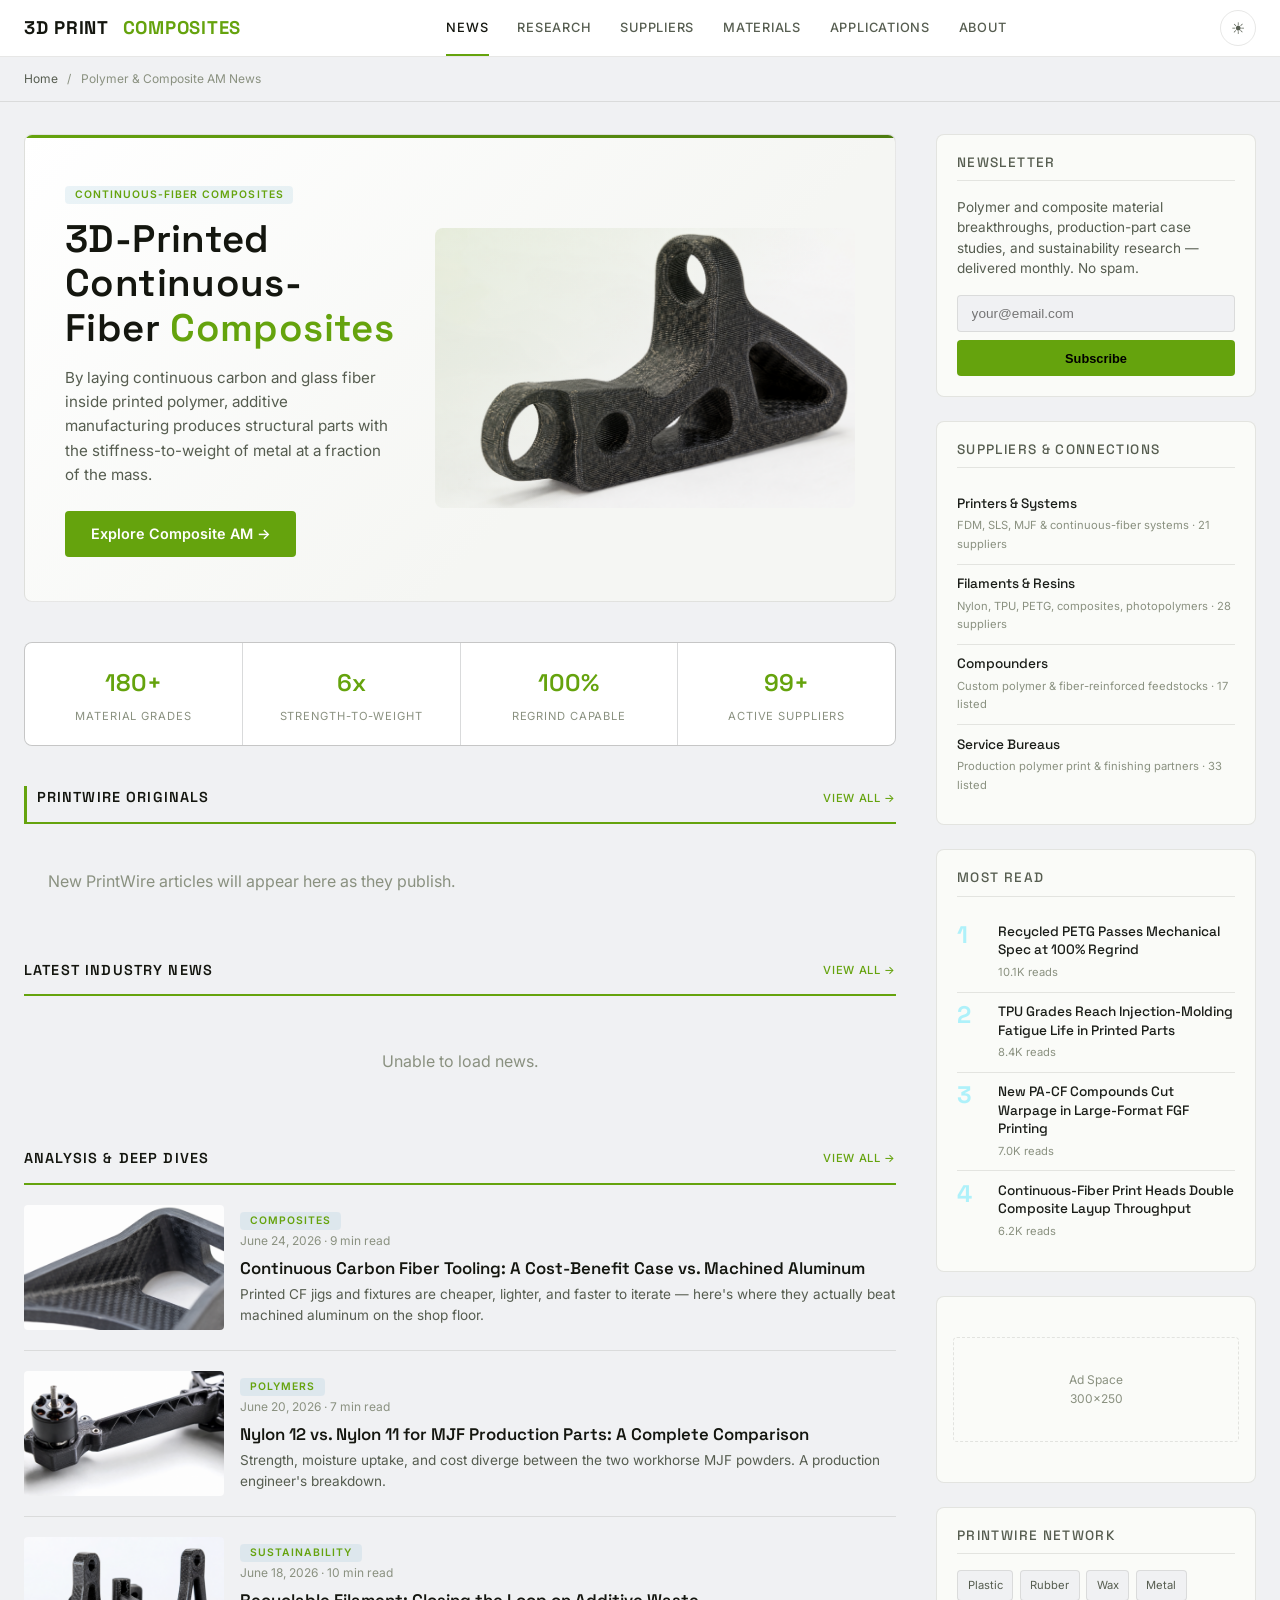
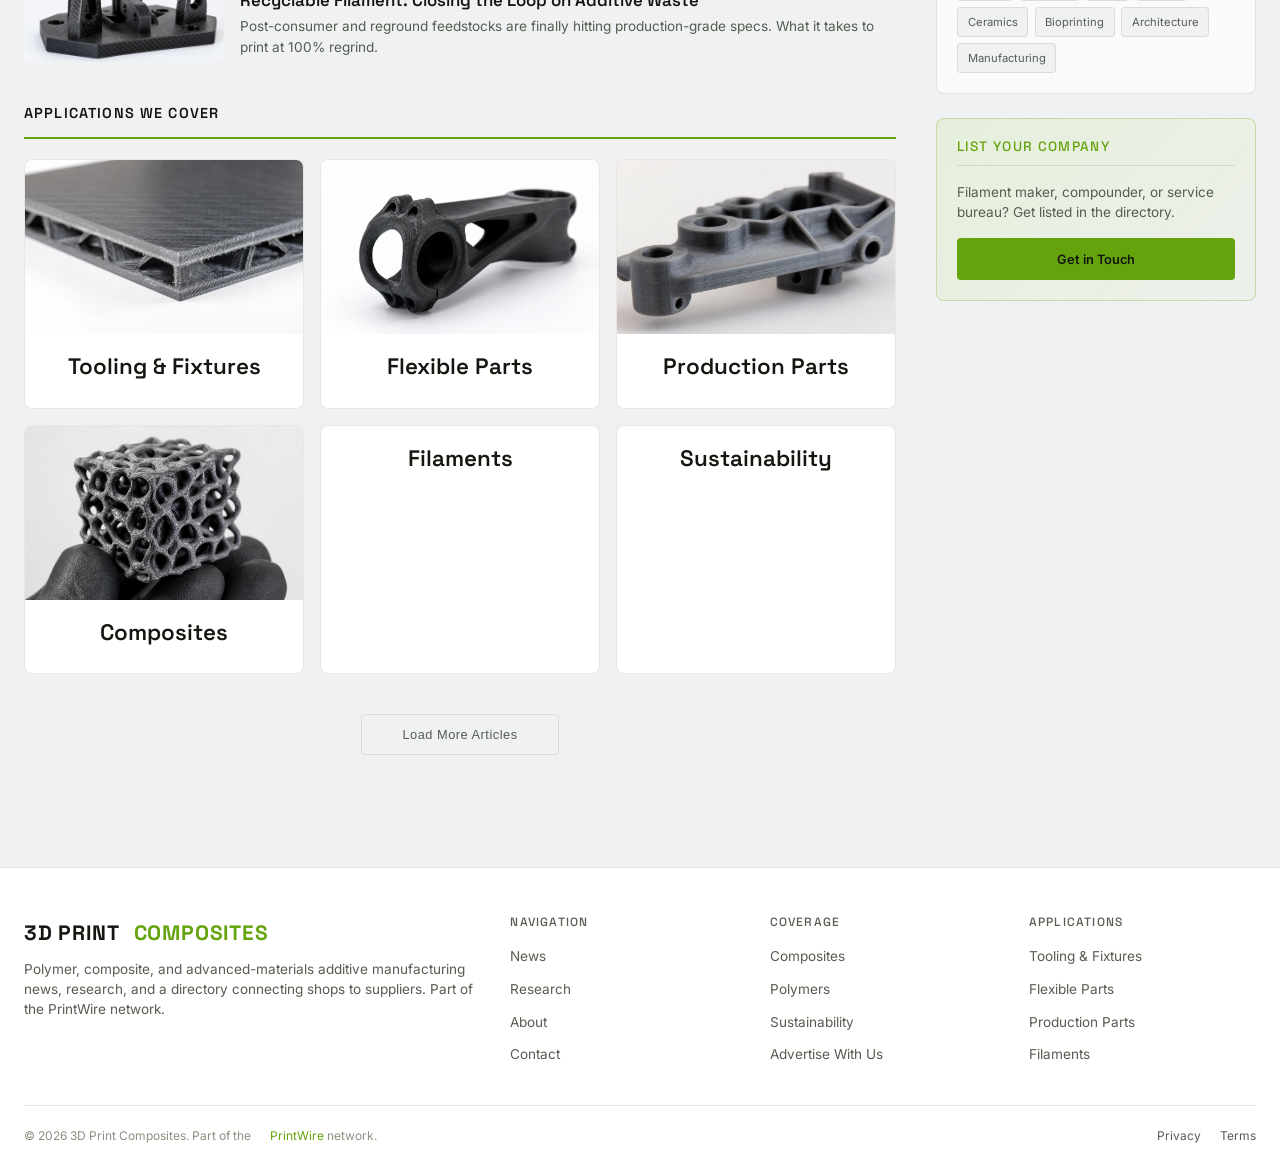
==== commit 0f0f8537: "Diversify: market-targeted variant layout, unique per-site gpt-image-2 imagery (no repeats), light/d" ====
--- a/static/index.html
+++ b/static/index.html
@@ -10,6 +10,13 @@
   <link href="https://fonts.googleapis.com/css2?family=Space+Grotesk:wght@500;600;700&family=Inter:wght@400;500;600&display=swap" rel="stylesheet">
   <link rel="stylesheet" href="css/editorial.css">
   <link rel="icon" type="image/svg+xml" href="/favicon.svg">
+  <meta property="og:type" content="website">
+  <meta property="og:title" content="3D Print Composites — Polymer &amp; Composite AM News &amp; Suppliers">
+  <meta property="og:description" content="3D Print Composites: polymer, composite, and advanced-materials additive manufacturing news, research, and a directory connecting shops to suppliers.">
+  <meta property="og:image" content="https://3dprintcomposites.com/images/01_hero_continuous_carbon.png">
+  <meta property="og:url" content="https://3dprintcomposites.com/">
+  <meta name="twitter:card" content="summary_large_image">
+  <meta name="twitter:image" content="https://3dprintcomposites.com/images/01_hero_continuous_carbon.png">
 </head>
 <body>
 
@@ -42,20 +49,15 @@
   <div class="ed-main">
 
     <!-- Featured Story -->
-    <article class="ed-hero">
-      <img src="images/01_hero_polymer.png" alt="Polymer 3D printing with filament and composite parts">
-      <div class="ed-hero-overlay"></div>
-      <div class="ed-hero-content">
-        <span class="ed-badge">Composites</span>
-        <h1><a href="#">Continuous Fiber Is Replacing Machined Aluminum</a></h1>
-        <div class="ed-hero-meta">
-          <span>June 26, 2026</span>
-          <span>·</span>
-          <span>8 min read</span>
-          <span>·</span>
-          <span>By PrintWire Editorial</span>
-        </div>
-        <p class="ed-hero-excerpt">From carbon-fiber tooling to recycled production filament, printed polymers and composites are taking on jobs that used to belong to metal and molds.</p>
+    <article class="ed-hero-split">
+      <div class="ed-hero-split-text">
+        <span class="ed-badge">Continuous-Fiber Composites</span>
+        <h1>3D-Printed Continuous-Fiber <span class="ed-logo-accent">Composites</span></h1>
+        <p class="ed-hero-excerpt">By laying continuous carbon and glass fiber inside printed polymer, additive manufacturing produces structural parts with the stiffness-to-weight of metal at a fraction of the mass.</p>
+        <a href="/articles/" class="ed-hero-cta">Explore Composite AM &rarr;</a>
+      </div>
+      <div class="ed-hero-visual">
+        <img src="images/01_hero_continuous_carbon.png" alt="Continuous-Fiber Composites">
       </div>
     </article>
 
@@ -104,7 +106,7 @@
     </div>
     <div class="ed-list">
       <article class="ed-list-item">
-        <img src="images/02_cf_tooling.png" alt="Carbon fiber printed tooling">
+        <img src="images/02_continuous_carbon.png" alt="Carbon fiber printed tooling">
         <div>
           <span class="ed-badge">Composites</span>
           <div class="ed-card-meta">June 24, 2026 · 9 min read</div>
@@ -113,7 +115,7 @@
         </div>
       </article>
       <article class="ed-list-item">
-        <img src="images/03_nylon_parts.png" alt="SLS nylon parts">
+        <img src="images/03_composite_drone.png" alt="SLS nylon parts">
         <div>
           <span class="ed-badge">Polymers</span>
           <div class="ed-card-meta">June 20, 2026 · 7 min read</div>
@@ -122,7 +124,7 @@
         </div>
       </article>
       <article class="ed-list-item">
-        <img src="images/07_recycled_pellets.png" alt="Recycled feedstock">
+        <img src="images/04_carbon_fiber.png" alt="Recycled feedstock">
         <div>
           <span class="ed-badge">Sustainability</span>
           <div class="ed-card-meta">June 18, 2026 · 10 min read</div>
@@ -138,27 +140,27 @@
     </div>
     <div class="ed-card-grid" style="grid-template-columns: repeat(3, 1fr); gap: 1rem; margin-bottom: 2.5rem;">
       <a href="#" class="ed-card" style="text-align:center;">
-        <img class="ed-card-img" src="images/02_cf_tooling.png" alt="Tooling & Fixtures">
+        <img class="ed-card-img" src="images/05_fiber_reinforced.png" alt="Tooling & Fixtures">
         <div class="ed-card-body"><h3>Tooling &amp; Fixtures</h3></div>
       </a>
       <a href="#" class="ed-card" style="text-align:center;">
-        <img class="ed-card-img" src="images/04_flexible_tpu.png" alt="Flexible Parts">
+        <img class="ed-card-img" src="images/06_composite_bike.png" alt="Flexible Parts">
         <div class="ed-card-body"><h3>Flexible Parts</h3></div>
       </a>
       <a href="#" class="ed-card" style="text-align:center;">
-        <img class="ed-card-img" src="images/03_nylon_parts.png" alt="Production Parts">
+        <img class="ed-card-img" src="images/07_glass_fiber.png" alt="Production Parts">
         <div class="ed-card-body"><h3>Production Parts</h3></div>
       </a>
       <a href="#" class="ed-card" style="text-align:center;">
-        <img class="ed-card-img" src="images/06_composite_layup.png" alt="Composites">
+        <img class="ed-card-img" src="images/08_composite_lattice.png" alt="Composites">
         <div class="ed-card-body"><h3>Composites</h3></div>
       </a>
       <a href="#" class="ed-card" style="text-align:center;">
-        <img class="ed-card-img" src="images/05_filament_spools.png" alt="Filaments">
+        
         <div class="ed-card-body"><h3>Filaments</h3></div>
       </a>
       <a href="#" class="ed-card" style="text-align:center;">
-        <img class="ed-card-img" src="images/07_recycled_pellets.png" alt="Sustainability">
+        
         <div class="ed-card-body"><h3>Sustainability</h3></div>
       </a>
     </div>
@@ -341,7 +343,7 @@
     btn.title = theme === 'dark' ? 'Switch to light mode' : 'Switch to dark mode';
   }
   const saved = localStorage.getItem('ed-theme');
-  setTheme(saved || 'dark');
+  setTheme(saved || 'light');
   btn.addEventListener('click', () => {
     const current = root.getAttribute('data-theme') || 'dark';
     setTheme(current === 'dark' ? 'light' : 'dark');
--- a/static/css/editorial.css
+++ b/static/css/editorial.css
@@ -771,3 +771,44 @@
   --bg-card: #FFFFFF; --text: #1A1D18; --text-dim: #565D50; --heading: #14160F;
   --border: rgba(20,22,15,0.10);
 } }
+
+/* variant: two-column split hero */
+.ed-hero-split {
+  display: grid;
+  grid-template-columns: 1fr 420px;
+  gap: 2.5rem;
+  align-items: center;
+  background: linear-gradient(135deg, var(--bg-card) 0%, var(--bg) 65%);
+  border: 1px solid var(--border);
+  border-radius: var(--radius);
+  padding: 2.75rem 2.5rem;
+  margin-bottom: 2.5rem;
+  position: relative;
+  overflow: hidden;
+}
+.ed-hero-split::before {
+  content: ''; position: absolute; top: 0; left: 0; right: 0; height: 3px;
+  background: linear-gradient(90deg, var(--accent), var(--accent-dark));
+}
+.ed-hero-split h1 { font-size: 2.4rem; line-height: 1.15; margin: 0.75rem 0 0.5rem; }
+.ed-hero-split .ed-hero-excerpt { max-width: none; margin-top: 1rem; }
+.ed-hero-cta {
+  display: inline-block; margin-top: 1.5rem;
+  padding: 0.7rem 1.6rem; border-radius: var(--radius-sm);
+  background: var(--accent); color: #fff; font-weight: 600; font-size: 0.9rem;
+  transition: transform var(--transition), box-shadow var(--transition);
+}
+.ed-hero-cta:hover { transform: translateY(-2px); box-shadow: 0 6px 20px var(--accent-dim); }
+.ed-hero-visual {
+  position: relative; border-radius: var(--radius); overflow: hidden; aspect-ratio: 3/2;
+}
+.ed-hero-visual img { width: 100%; height: 100%; object-fit: cover; display: block; }
+.ed-hero-visual::after {
+  content: ''; position: absolute; inset: 0;
+  background: linear-gradient(135deg, var(--accent-dim) 0%, transparent 60%);
+}
+@media (max-width: 768px) {
+  .ed-hero-split { grid-template-columns: 1fr; padding: 1.75rem 1.5rem; }
+  .ed-hero-split h1 { font-size: 1.7rem; }
+  .ed-hero-visual { order: -1; }
+}
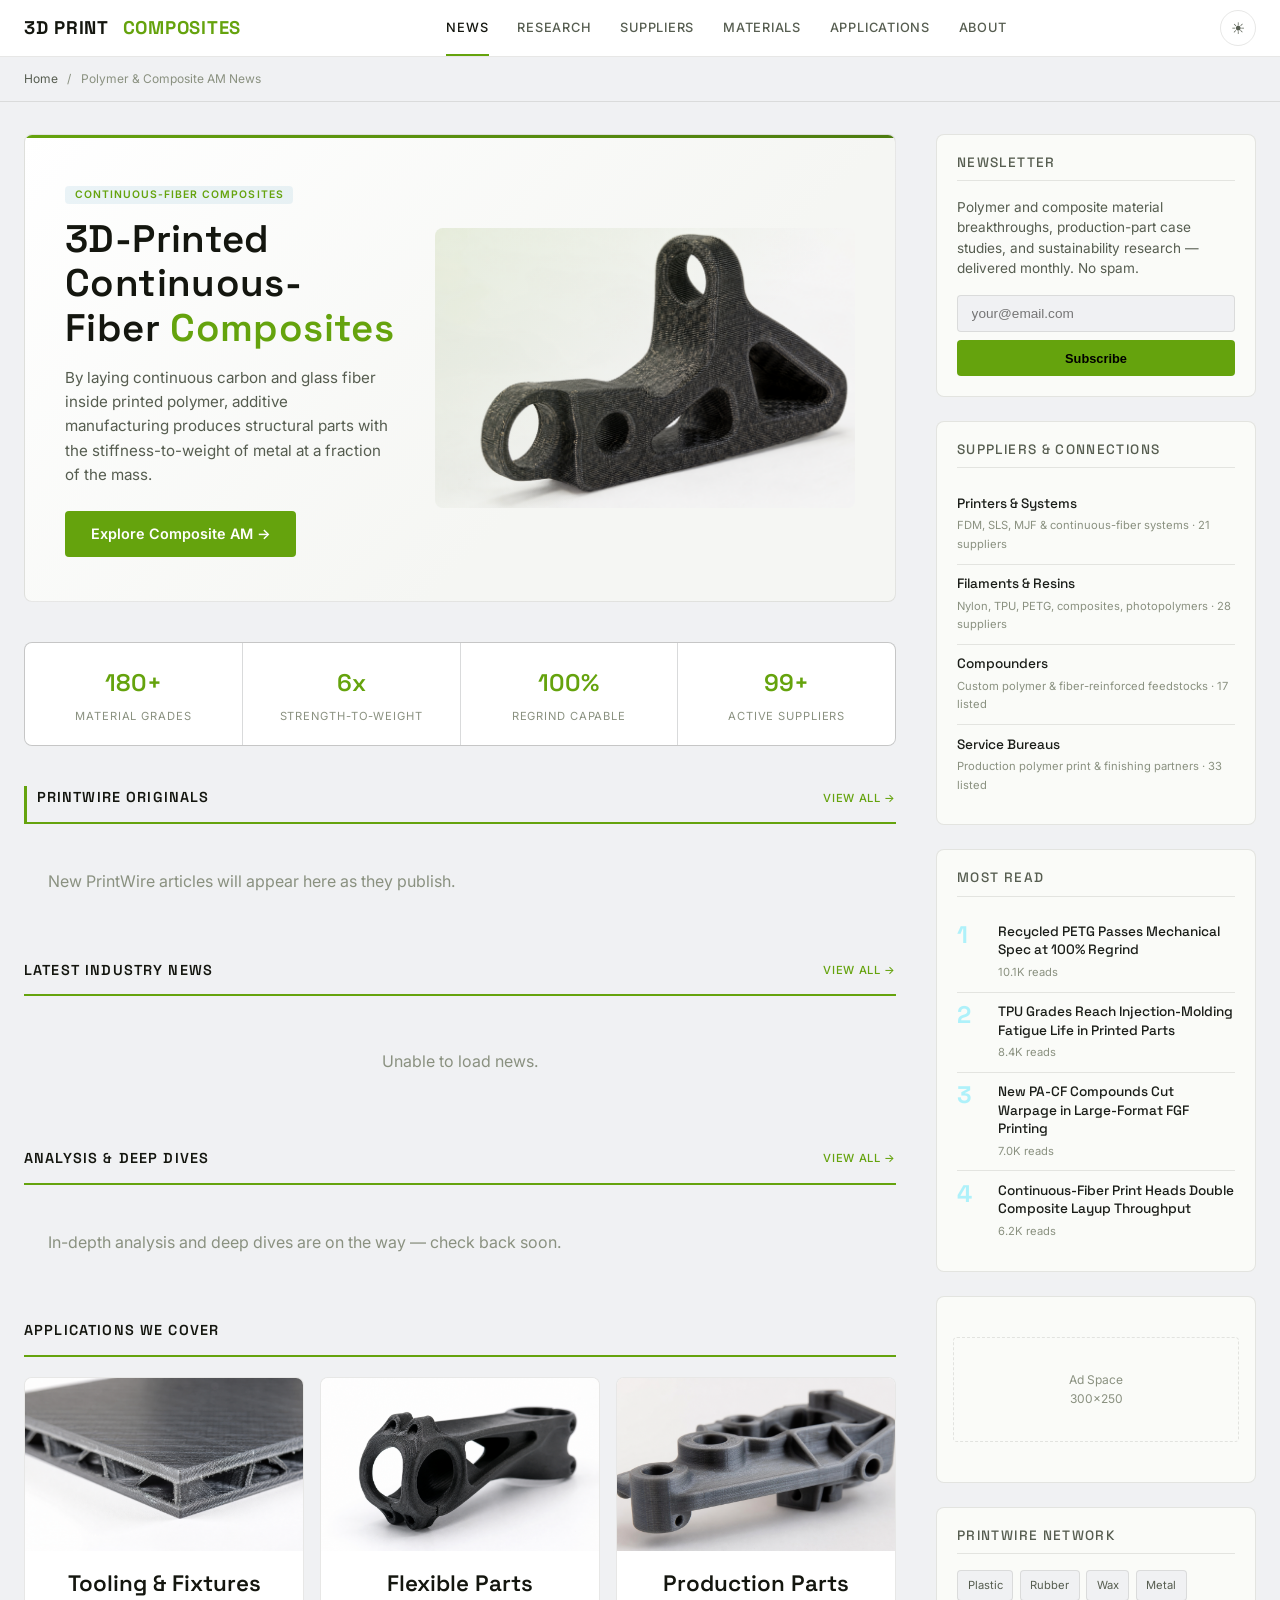
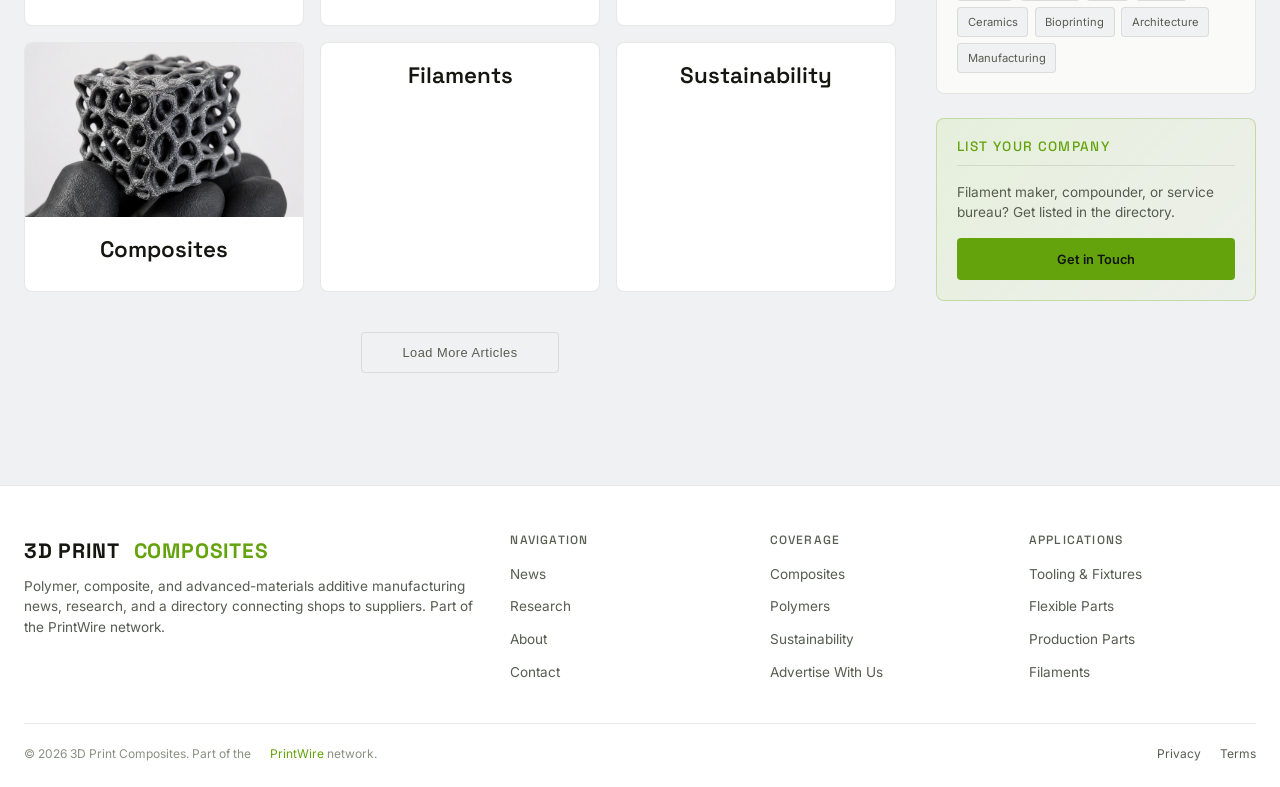
==== commit 0d4a2c33: "Wire up Analysis and Deep Dives section from network.json feed" ====
--- a/static/index.html
+++ b/static/index.html
@@ -102,36 +102,10 @@
     <!-- Analysis & Deep Dives -->
     <div class="ed-section-label">
       Analysis &amp; Deep Dives
-      <a href="#">View All &rarr;</a>
-    </div>
-    <div class="ed-list">
-      <article class="ed-list-item">
-        <img src="images/02_continuous_carbon.png" alt="Carbon fiber printed tooling">
-        <div>
-          <span class="ed-badge">Composites</span>
-          <div class="ed-card-meta">June 24, 2026 · 9 min read</div>
-          <h3><a href="#">Continuous Carbon Fiber Tooling: A Cost-Benefit Case vs. Machined Aluminum</a></h3>
-          <p class="ed-card-excerpt">Printed CF jigs and fixtures are cheaper, lighter, and faster to iterate — here's where they actually beat machined aluminum on the shop floor.</p>
-        </div>
-      </article>
-      <article class="ed-list-item">
-        <img src="images/03_composite_drone.png" alt="SLS nylon parts">
-        <div>
-          <span class="ed-badge">Polymers</span>
-          <div class="ed-card-meta">June 20, 2026 · 7 min read</div>
-          <h3><a href="#">Nylon 12 vs. Nylon 11 for MJF Production Parts: A Complete Comparison</a></h3>
-          <p class="ed-card-excerpt">Strength, moisture uptake, and cost diverge between the two workhorse MJF powders. A production engineer's breakdown.</p>
-        </div>
-      </article>
-      <article class="ed-list-item">
-        <img src="images/04_carbon_fiber.png" alt="Recycled feedstock">
-        <div>
-          <span class="ed-badge">Sustainability</span>
-          <div class="ed-card-meta">June 18, 2026 · 10 min read</div>
-          <h3><a href="#">Recyclable Filament: Closing the Loop on Additive Waste</a></h3>
-          <p class="ed-card-excerpt">Post-consumer and reground feedstocks are finally hitting production-grade specs. What it takes to print at 100% regrind.</p>
-        </div>
-      </article>
+      <a href="/articles/">View All &rarr;</a>
+    </div>
+    <div class="ed-list" id="pwDeepDives">
+      <div style="padding:1.5rem;color:var(--text-faint);">Loading analysis…</div>
     </div>
 
     <!-- Applications -->
@@ -362,6 +336,16 @@
     { url: 'https://3dprintingindustry.com/feed/', name: '3DPI' }
   ];
 
+    function bestImg(item){
+    var raw = '';
+    var html = item.content || item.description || '';
+    var m = html.match(/<img[^>]+src=["']([^"'>]+)["']/i);
+    if (m) raw = m[1];
+    if (!raw) raw = (item.enclosure && item.enclosure.link) || item.thumbnail || '';
+    if (!raw) return '';
+    var full = raw.replace(/-\d{2,4}x\d{2,4}(?=\.(jpg|jpeg|png|webp|gif)(\?|$))/i, '');
+    return 'https://wsrv.nl/?url=' + encodeURIComponent(full) + '&w=800&h=534&fit=cover&a=attention&output=jpg&q=82';
+  }
   var api = 'https://api.rss2json.com/v1/api.json?rss_url=';
   var rss = [];
   var localArts = [];
@@ -427,7 +411,7 @@
             rss.push({ title: item.title, link: item.link,
               desc: stripHtml(item.description).substring(0,140) + '…',
               date: item.pubDate, source: feed.name, local: false,
-              img: item.thumbnail || (item.enclosure && item.enclosure.link) || '' });
+              img: bestImg(item) });
           });
         }
       })
@@ -448,6 +432,31 @@
       : '<div style="grid-column:1/-1;text-align:center;padding:2rem;color:var(--text-faint);">Unable to load news.</div>';
   }
 })();
+
+// -- Analysis & Deep Dives: PrintWire catalog in list format --
+(function(){
+  var box = document.getElementById('pwDeepDives');
+  if (!box) return;
+  function esc(s){var d=document.createElement('div');d.appendChild(document.createTextNode(s==null?'':s));return d.innerHTML;}
+  var empty = '<div style="padding:1.5rem;color:var(--text-faint);">In-depth analysis and deep dives are on the way — check back soon.</div>';
+  fetch('network.json',{cache:'no-store'})
+    .then(function(r){ return r.ok ? r.json() : []; })
+    .then(function(items){
+      items = (items || []).slice();
+      items.sort(function(a,b){ return (b.iso||'').localeCompare(a.iso||''); });
+      if (!items.length){ box.innerHTML = empty; return; }
+      box.innerHTML = items.slice(0,8).map(function(a){
+        var img = a.img ? '<img src="'+esc(a.img)+'" alt="" loading="lazy">' : '';
+        var meta = esc(a.date||'') + (a.origin ? ' · '+esc(a.origin) : '');
+        return '<article class="ed-list-item">'+img+'<div>'+
+          '<div class="ed-card-meta">'+meta+'</div>'+
+          '<h3><a href="'+esc(a.url)+'">'+esc(a.title)+'</a></h3>'+
+          '<p class="ed-card-excerpt">'+esc(a.summary||'')+'</p>'+
+          '</div></article>';
+      }).join('');
+    })
+    .catch(function(){ box.innerHTML = empty; });
+})();
 </script>
 </body>
 </html>
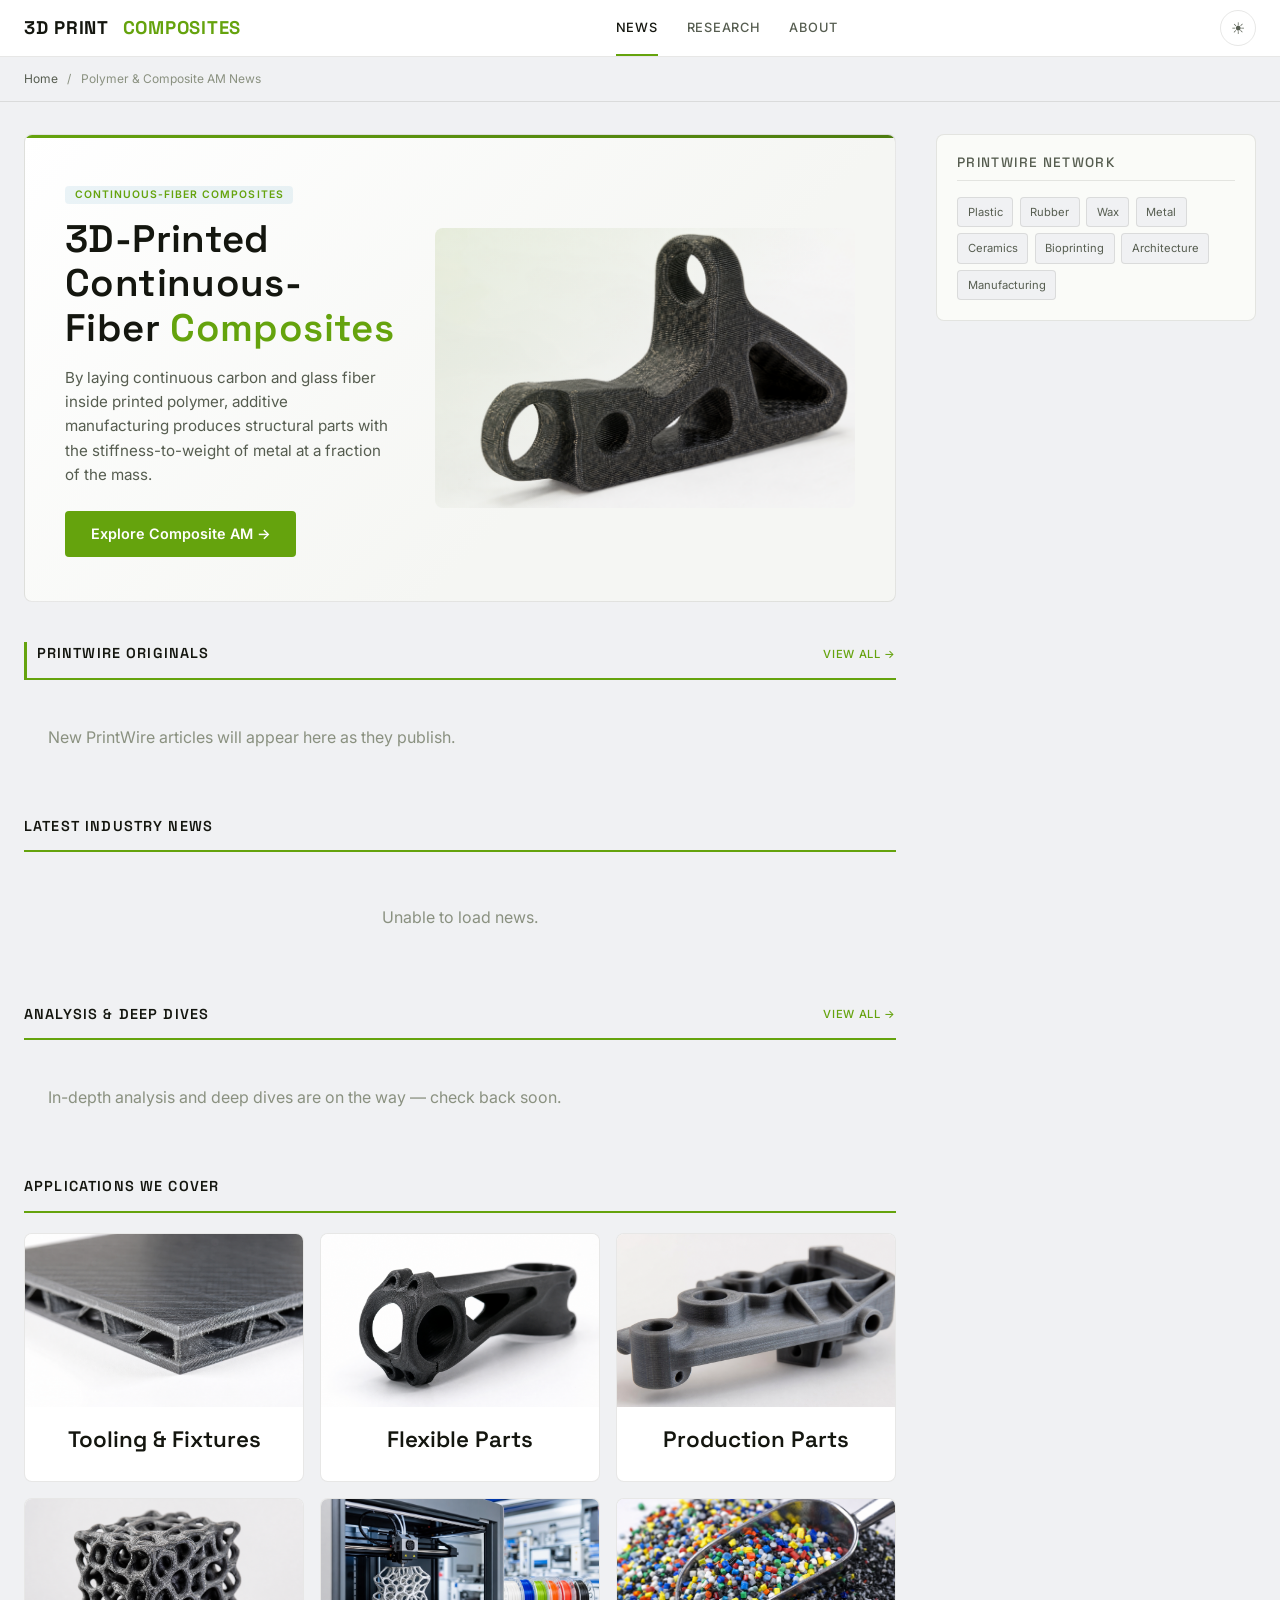
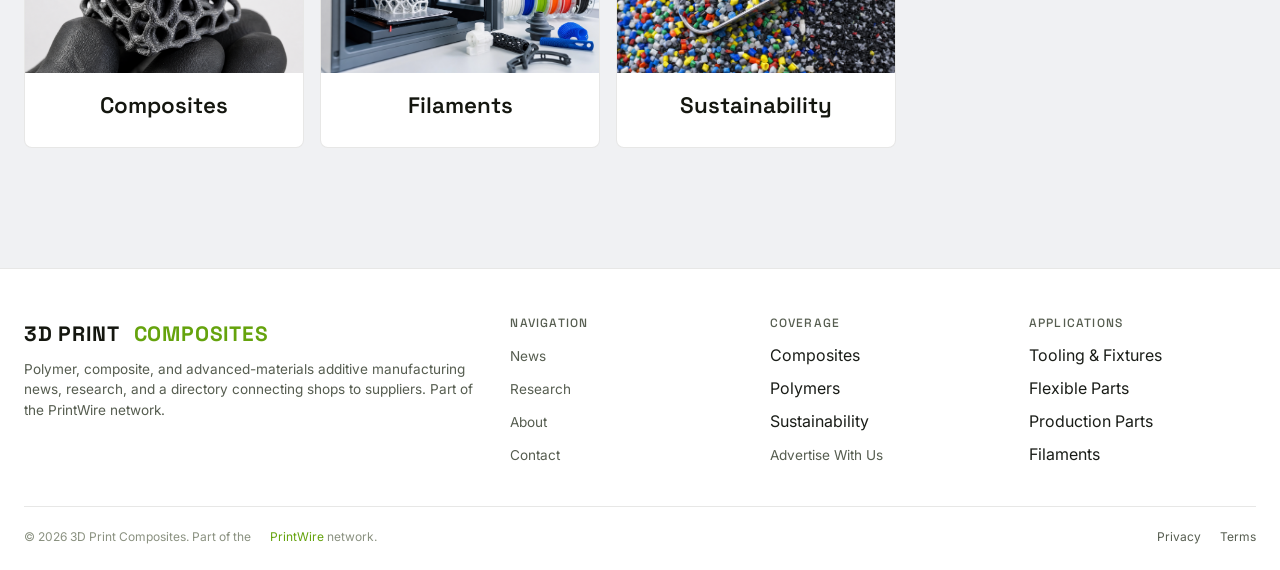
==== commit b2777cce: "Site fixes: remove fabricated content and false claims, add privacy and terms Fix batch of 2026-11-2" ====
--- a/static/index.html
+++ b/static/index.html
@@ -30,9 +30,6 @@
     <nav class="ed-nav">
       <a href="index.html" class="active">News</a>
       <a href="/articles/">Research</a>
-      <a href="#suppliers">Suppliers</a>
-      <a href="#suppliers">Materials</a>
-      <a href="#suppliers">Applications</a>
       <a href="about.html">About</a>
     </nav>
     <button class="ed-theme-toggle" id="themeToggle" aria-label="Toggle light/dark mode" title="Toggle light/dark mode">&#9790;</button>
@@ -61,25 +58,6 @@
       </div>
     </article>
 
-    <!-- Stats Bar -->
-    <div class="ed-stats">
-      <div class="ed-stat">
-        <div class="ed-stat-value">180+</div>
-        <div class="ed-stat-label">Material Grades</div>
-      </div>
-      <div class="ed-stat">
-        <div class="ed-stat-value">6x</div>
-        <div class="ed-stat-label">Strength-to-Weight</div>
-      </div>
-      <div class="ed-stat">
-        <div class="ed-stat-value">100%</div>
-        <div class="ed-stat-label">Regrind Capable</div>
-      </div>
-      <div class="ed-stat">
-        <div class="ed-stat-value">99+</div>
-        <div class="ed-stat-label">Active Suppliers</div>
-      </div>
-    </div>
 
     <!-- PrintWire Originals — network-wide originals (featured) -->
     <div class="ed-section-label" style="border-left:3px solid var(--accent);padding-left:0.6rem;">
@@ -93,7 +71,7 @@
     <!-- Latest News — PrintWire + industry (RSS) -->
     <div class="ed-section-label">
       Latest Industry News
-      <a href="#">View All &rarr;</a>
+      
     </div>
     <div class="ed-card-grid" id="newsGrid">
       <div style="grid-column: 1/-1; text-align:center; padding:2rem; color:var(--text-faint);">Loading latest news…</div>
@@ -113,123 +91,41 @@
       Applications We Cover
     </div>
     <div class="ed-card-grid" style="grid-template-columns: repeat(3, 1fr); gap: 1rem; margin-bottom: 2.5rem;">
-      <a href="#" class="ed-card" style="text-align:center;">
+      <div class="ed-card" style="text-align:center;">
         <img class="ed-card-img" src="images/05_fiber_reinforced.png" alt="Tooling & Fixtures">
         <div class="ed-card-body"><h3>Tooling &amp; Fixtures</h3></div>
-      </a>
-      <a href="#" class="ed-card" style="text-align:center;">
+      </div>
+      <div class="ed-card" style="text-align:center;">
         <img class="ed-card-img" src="images/06_composite_bike.png" alt="Flexible Parts">
         <div class="ed-card-body"><h3>Flexible Parts</h3></div>
-      </a>
-      <a href="#" class="ed-card" style="text-align:center;">
+      </div>
+      <div class="ed-card" style="text-align:center;">
         <img class="ed-card-img" src="images/07_glass_fiber.png" alt="Production Parts">
         <div class="ed-card-body"><h3>Production Parts</h3></div>
-      </a>
-      <a href="#" class="ed-card" style="text-align:center;">
+      </div>
+      <div class="ed-card" style="text-align:center;">
         <img class="ed-card-img" src="images/08_composite_lattice.png" alt="Composites">
         <div class="ed-card-body"><h3>Composites</h3></div>
-      </a>
-      <a href="#" class="ed-card" style="text-align:center;">
-        
+      </div>
+      <div class="ed-card" style="text-align:center;">
+        <img class="ed-card-img" src="images/01_hero_polymer.png" alt="Filaments">
         <div class="ed-card-body"><h3>Filaments</h3></div>
-      </a>
-      <a href="#" class="ed-card" style="text-align:center;">
-        
+      </div>
+      <div class="ed-card" style="text-align:center;">
+        <img class="ed-card-img" src="images/07_recycled_pellets.png" alt="Sustainability">
         <div class="ed-card-body"><h3>Sustainability</h3></div>
-      </a>
-    </div>
-
-    <!-- Load More -->
-    <div class="ed-load-more">
-      <button>Load More Articles</button>
-    </div>
+      </div>
+    </div>
+
 
   </div>
 
   <!-- ── Sidebar ─────────────────────────────── -->
   <aside class="ed-sidebar">
 
-    <!-- Newsletter -->
-    <div class="ed-sidebar-block ed-newsletter">
-      <h4>Newsletter</h4>
-      <p>Polymer and composite material breakthroughs, production-part case studies, and sustainability research — delivered monthly. No spam.</p>
-      <form action="https://api.web3forms.com/submit" method="POST" onsubmit="this.querySelector('button').textContent='Subscribed!';this.querySelector('button').disabled=true;">
-        <input type="hidden" name="access_key" value="6f33053b-6d08-414b-9615-665f88c98da8">
-        <input type="hidden" name="subject" value="Newsletter Signup — 3dprintcomposites.com">
-        <input type="hidden" name="from_name" value="Newsletter Signup">
-        <input type="email" name="email" placeholder="your@email.com" required>
-        <button type="submit">Subscribe</button>
-      </form>
-    </div>
-
-    <!-- Suppliers & Connections -->
-    <div class="ed-sidebar-block" id="suppliers">
-      <h4>Suppliers &amp; Connections</h4>
-      <div class="ed-popular-item">
-        <div>
-          <h3><a href="#">Printers &amp; Systems</a></h3>
-          <div class="ed-popular-meta">FDM, SLS, MJF &amp; continuous-fiber systems · 21 suppliers</div>
-        </div>
-      </div>
-      <div class="ed-popular-item">
-        <div>
-          <h3><a href="#">Filaments &amp; Resins</a></h3>
-          <div class="ed-popular-meta">Nylon, TPU, PETG, composites, photopolymers · 28 suppliers</div>
-        </div>
-      </div>
-      <div class="ed-popular-item">
-        <div>
-          <h3><a href="#">Compounders</a></h3>
-          <div class="ed-popular-meta">Custom polymer &amp; fiber-reinforced feedstocks · 17 listed</div>
-        </div>
-      </div>
-      <div class="ed-popular-item">
-        <div>
-          <h3><a href="#">Service Bureaus</a></h3>
-          <div class="ed-popular-meta">Production polymer print &amp; finishing partners · 33 listed</div>
-        </div>
-      </div>
-    </div>
-
-    <!-- Most Read -->
-    <div class="ed-sidebar-block">
-      <h4>Most Read</h4>
-      <div class="ed-popular-item">
-        <span class="ed-popular-num">1</span>
-        <div>
-          <h3><a href="#">Recycled PETG Passes Mechanical Spec at 100% Regrind</a></h3>
-          <div class="ed-popular-meta">10.1K reads</div>
-        </div>
-      </div>
-      <div class="ed-popular-item">
-        <span class="ed-popular-num">2</span>
-        <div>
-          <h3><a href="#">TPU Grades Reach Injection-Molding Fatigue Life in Printed Parts</a></h3>
-          <div class="ed-popular-meta">8.4K reads</div>
-        </div>
-      </div>
-      <div class="ed-popular-item">
-        <span class="ed-popular-num">3</span>
-        <div>
-          <h3><a href="#">New PA-CF Compounds Cut Warpage in Large-Format FGF Printing</a></h3>
-          <div class="ed-popular-meta">7.0K reads</div>
-        </div>
-      </div>
-      <div class="ed-popular-item">
-        <span class="ed-popular-num">4</span>
-        <div>
-          <h3><a href="#">Continuous-Fiber Print Heads Double Composite Layup Throughput</a></h3>
-          <div class="ed-popular-meta">6.2K reads</div>
-        </div>
-      </div>
-    </div>
-
-    <!-- Ad Placeholder -->
-    <div class="ed-sidebar-block" style="text-align:center; color: var(--text-faint); font-size: 0.75rem; padding: 2.5rem 1rem;">
-      <div style="border: 1px dashed var(--border); border-radius: 4px; padding: 2rem 1rem;">
-        Ad Space<br>300×250
-      </div>
-    </div>
+
+
+
 
     <!-- Network Links -->
     <div class="ed-sidebar-block">
@@ -246,12 +142,6 @@
       </div>
     </div>
 
-    <!-- Supplier CTA -->
-    <div class="ed-sidebar-block" style="background: linear-gradient(135deg, rgba(163,230,53,0.12), rgba(163,230,53,0.04)); border-color: var(--border-accent);">
-      <h4 style="color: var(--accent);">List Your Company</h4>
-      <p style="font-size: 0.85rem; color: var(--text-dim); margin-bottom: 1rem; line-height: 1.5;">Filament maker, compounder, or service bureau? Get listed in the directory.</p>
-      <a href="contact.html" style="display:block;text-align:center;padding:0.65rem;background:var(--accent);border-radius:4px;color:#12140f;font-weight:600;font-size:0.8rem;transition:background 0.25s;" onmouseover="this.style.background='var(--accent-dark)'" onmouseout="this.style.background='var(--accent)'">Get in Touch</a>
-    </div>
 
   </aside>
 </div>
@@ -275,27 +165,27 @@
     <div>
       <h4>Coverage</h4>
       <ul>
-        <li><a href="#">Composites</a></li>
-        <li><a href="#">Polymers</a></li>
-        <li><a href="#">Sustainability</a></li>
+        <li>Composites</li>
+        <li>Polymers</li>
+        <li>Sustainability</li>
         <li><a href="advertise.html">Advertise With Us</a></li>
       </ul>
     </div>
     <div>
       <h4>Applications</h4>
       <ul>
-        <li><a href="#">Tooling &amp; Fixtures</a></li>
-        <li><a href="#">Flexible Parts</a></li>
-        <li><a href="#">Production Parts</a></li>
-        <li><a href="#">Filaments</a></li>
+        <li>Tooling &amp; Fixtures</li>
+        <li>Flexible Parts</li>
+        <li>Production Parts</li>
+        <li>Filaments</li>
       </ul>
     </div>
   </div>
   <div class="ed-footer-bottom">
     <span>&copy; 2026 3D Print Composites. Part of the <a href="https://3dprint.space" style="color:var(--accent);">PrintWire</a> network.</span>
     <span>
-      <a href="#">Privacy</a>
-      <a href="#">Terms</a>
+      <a href="/privacy.html">Privacy</a>
+      <a href="/terms.html">Terms</a>
     </span>
   </div>
 </footer>
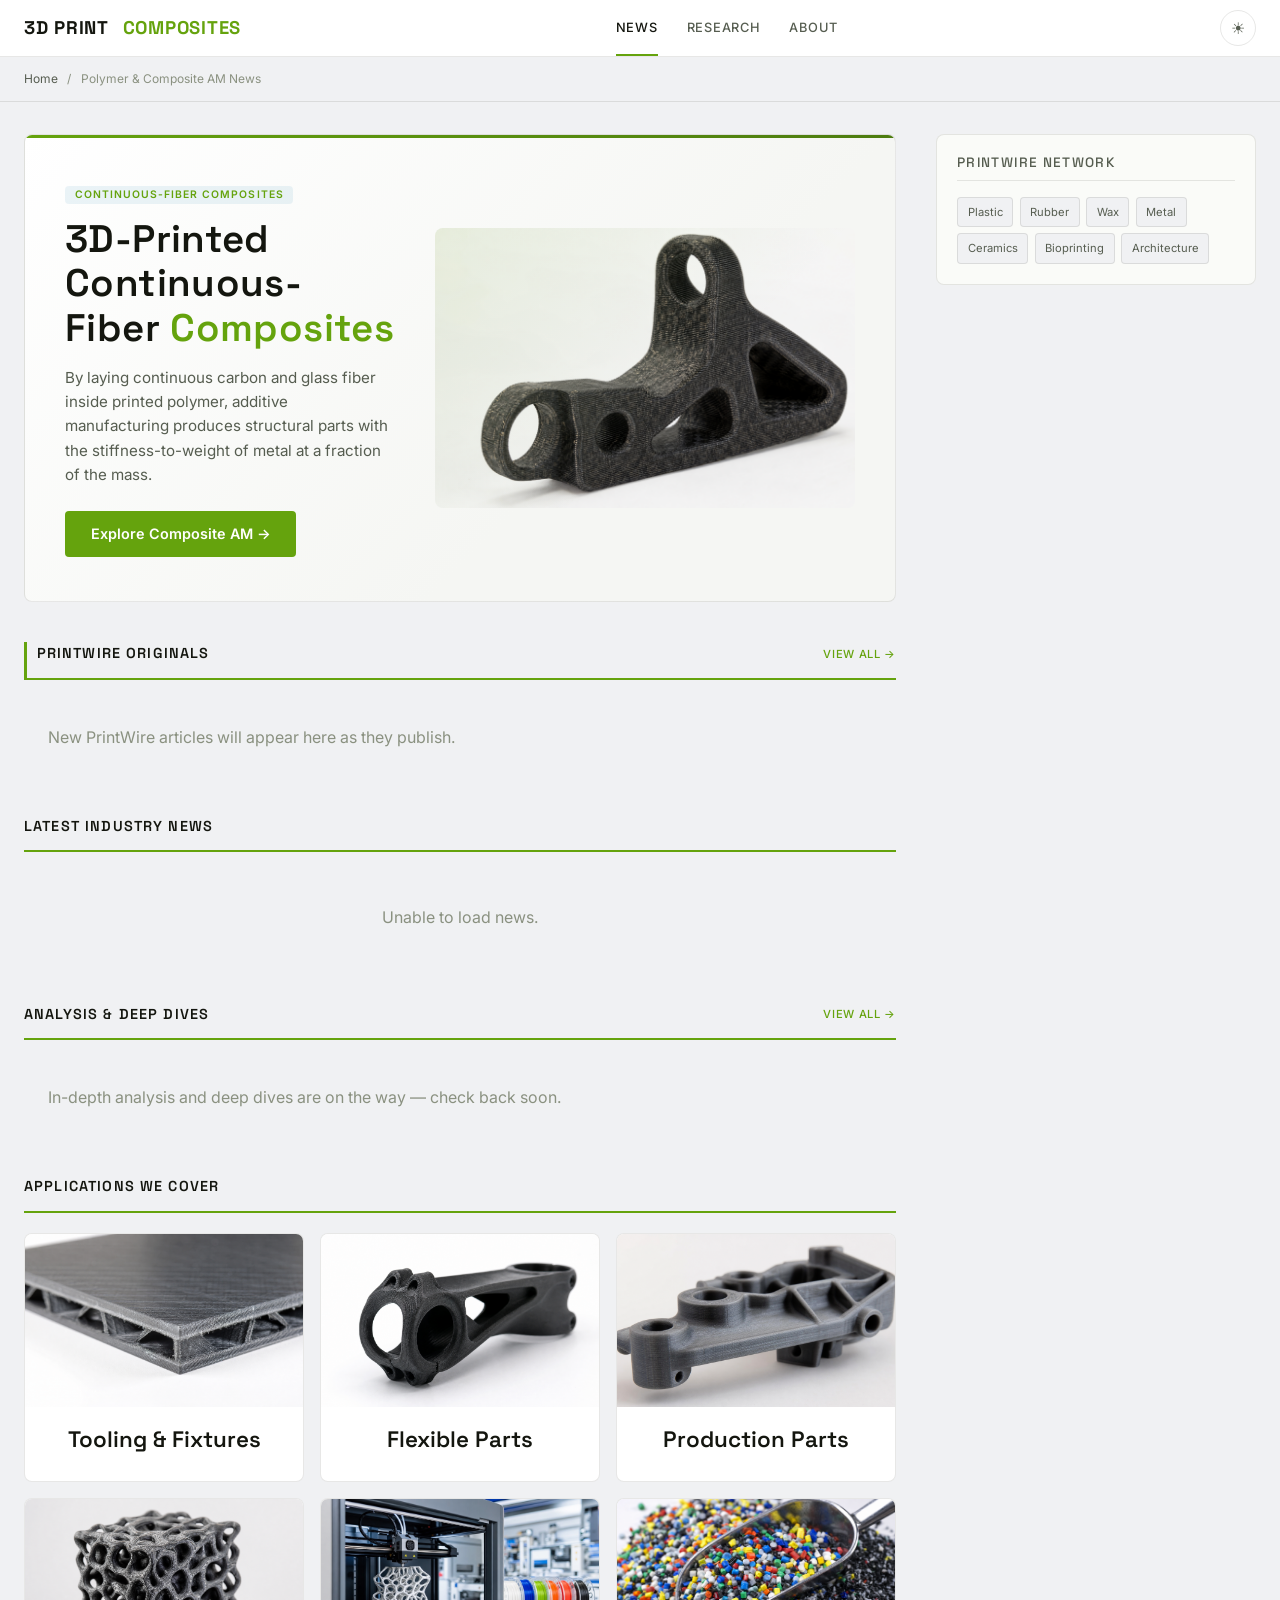
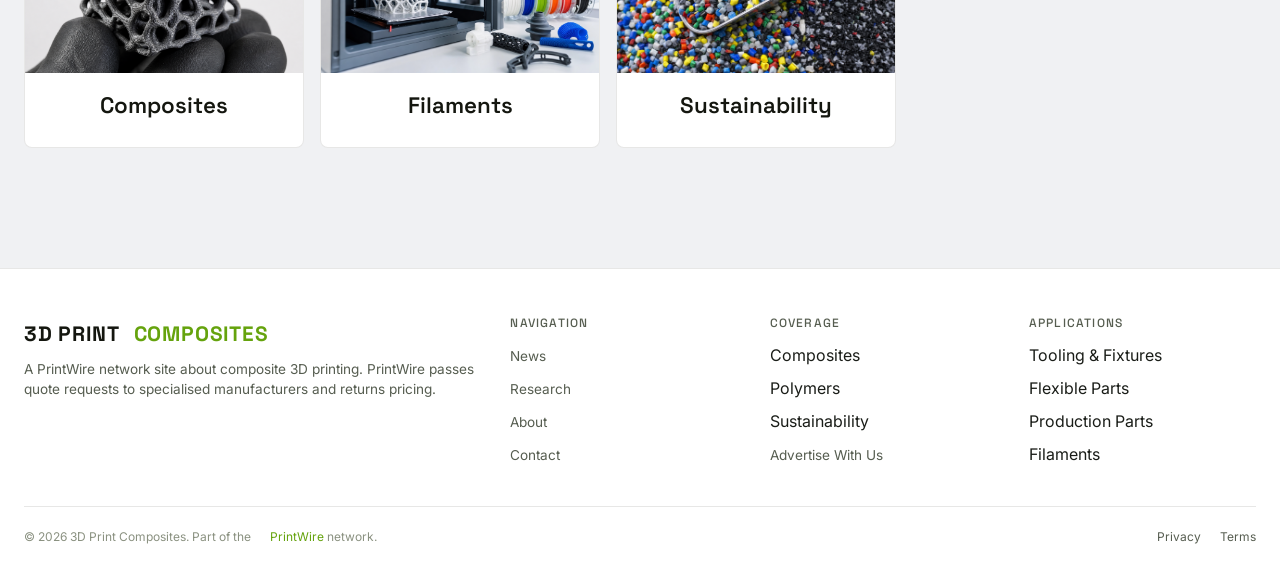
==== commit 220bf862: "Site fixes round 2: honest head tags and footers, own name and niche, quote form Round 2 of 2026-11-" ====
--- a/static/index.html
+++ b/static/index.html
@@ -3,16 +3,16 @@
 <head>
   <meta charset="UTF-8">
   <meta name="viewport" content="width=device-width, initial-scale=1.0">
-  <meta name="description" content="3D Print Composites: polymer, composite, and advanced-materials additive manufacturing news, research, and a directory connecting shops to suppliers.">
-  <title>3D Print Composites — Polymer &amp; Composite AM News &amp; Suppliers</title>
+  <meta name="description" content="3D Print Composites is a PrintWire network site about composite 3D printing. PrintWire passes quote requests to specialised manufacturers and returns pricing. PrintWire does not manufacture parts itself.">
+  <title>3D Print Composites | Composite 3D printing</title>
   <link rel="preconnect" href="https://fonts.googleapis.com">
   <link rel="preconnect" href="https://fonts.gstatic.com" crossorigin>
   <link href="https://fonts.googleapis.com/css2?family=Space+Grotesk:wght@500;600;700&family=Inter:wght@400;500;600&display=swap" rel="stylesheet">
   <link rel="stylesheet" href="css/editorial.css">
   <link rel="icon" type="image/svg+xml" href="/favicon.svg">
   <meta property="og:type" content="website">
-  <meta property="og:title" content="3D Print Composites — Polymer &amp; Composite AM News &amp; Suppliers">
-  <meta property="og:description" content="3D Print Composites: polymer, composite, and advanced-materials additive manufacturing news, research, and a directory connecting shops to suppliers.">
+  <meta property="og:title" content="3D Print Composites | Composite 3D printing">
+  <meta property="og:description" content="3D Print Composites is a PrintWire network site about composite 3D printing. PrintWire passes quote requests to specialised manufacturers and returns pricing. PrintWire does not manufacture parts itself.">
   <meta property="og:image" content="https://3dprintcomposites.com/images/01_hero_continuous_carbon.png">
   <meta property="og:url" content="https://3dprintcomposites.com/">
   <meta name="twitter:card" content="summary_large_image">
@@ -138,7 +138,6 @@
         <a href="https://3dprintceramics.com">Ceramics</a>
         <a href="https://3dprinttissue.com">Bioprinting</a>
         <a href="https://3dprintarchitecture.com">Architecture</a>
-        <a href="https://sendcutship.com">Manufacturing</a>
       </div>
     </div>
 
@@ -151,7 +150,7 @@
   <div class="ed-footer-inner">
     <div class="ed-footer-brand">
       <div class="ed-logo" style="font-size:1.3rem; margin-bottom: 0.5rem;">3D&nbsp;PRINT&nbsp;<span class="ed-logo-accent">COMPOSITES</span></div>
-      <p>Polymer, composite, and advanced-materials additive manufacturing news, research, and a directory connecting shops to suppliers. Part of the PrintWire network.</p>
+      <p>A PrintWire network site about composite 3D printing. PrintWire passes quote requests to specialised manufacturers and returns pricing.</p>
     </div>
     <div>
       <h4>Navigation</h4>
